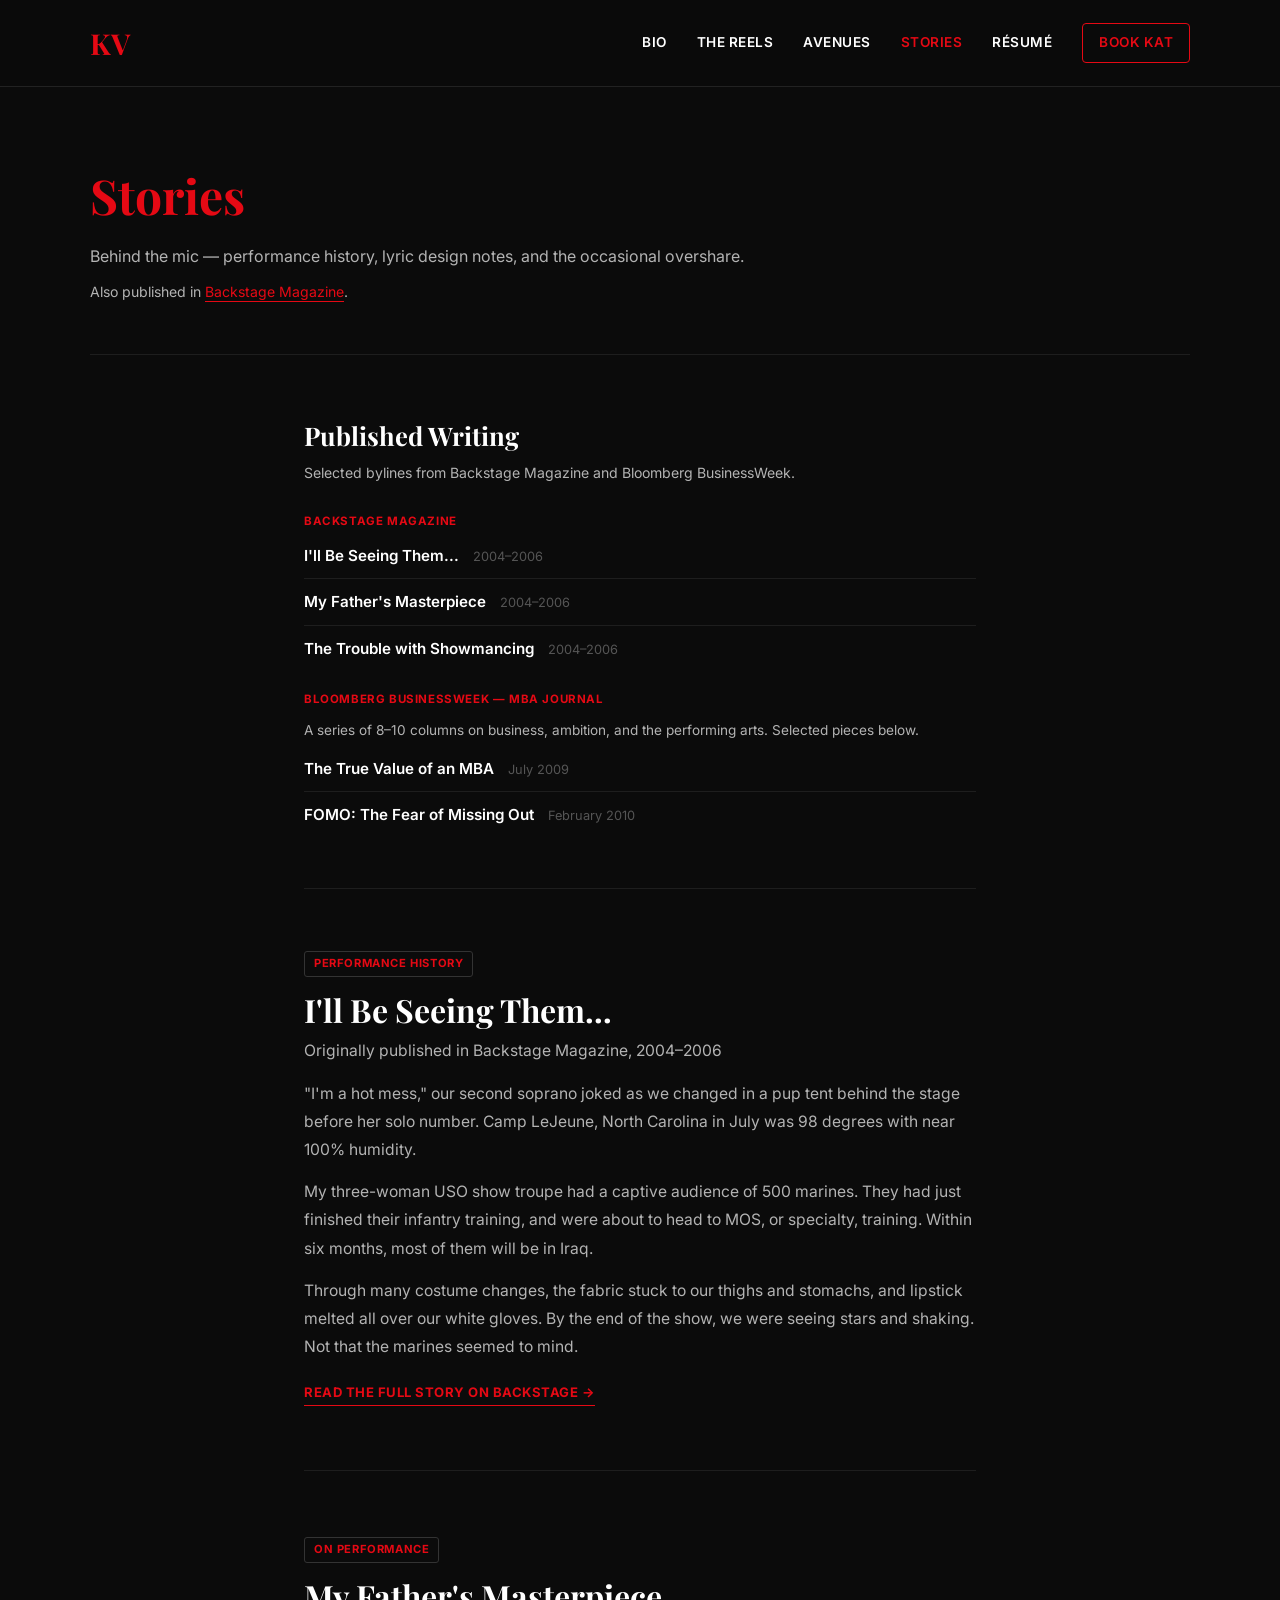
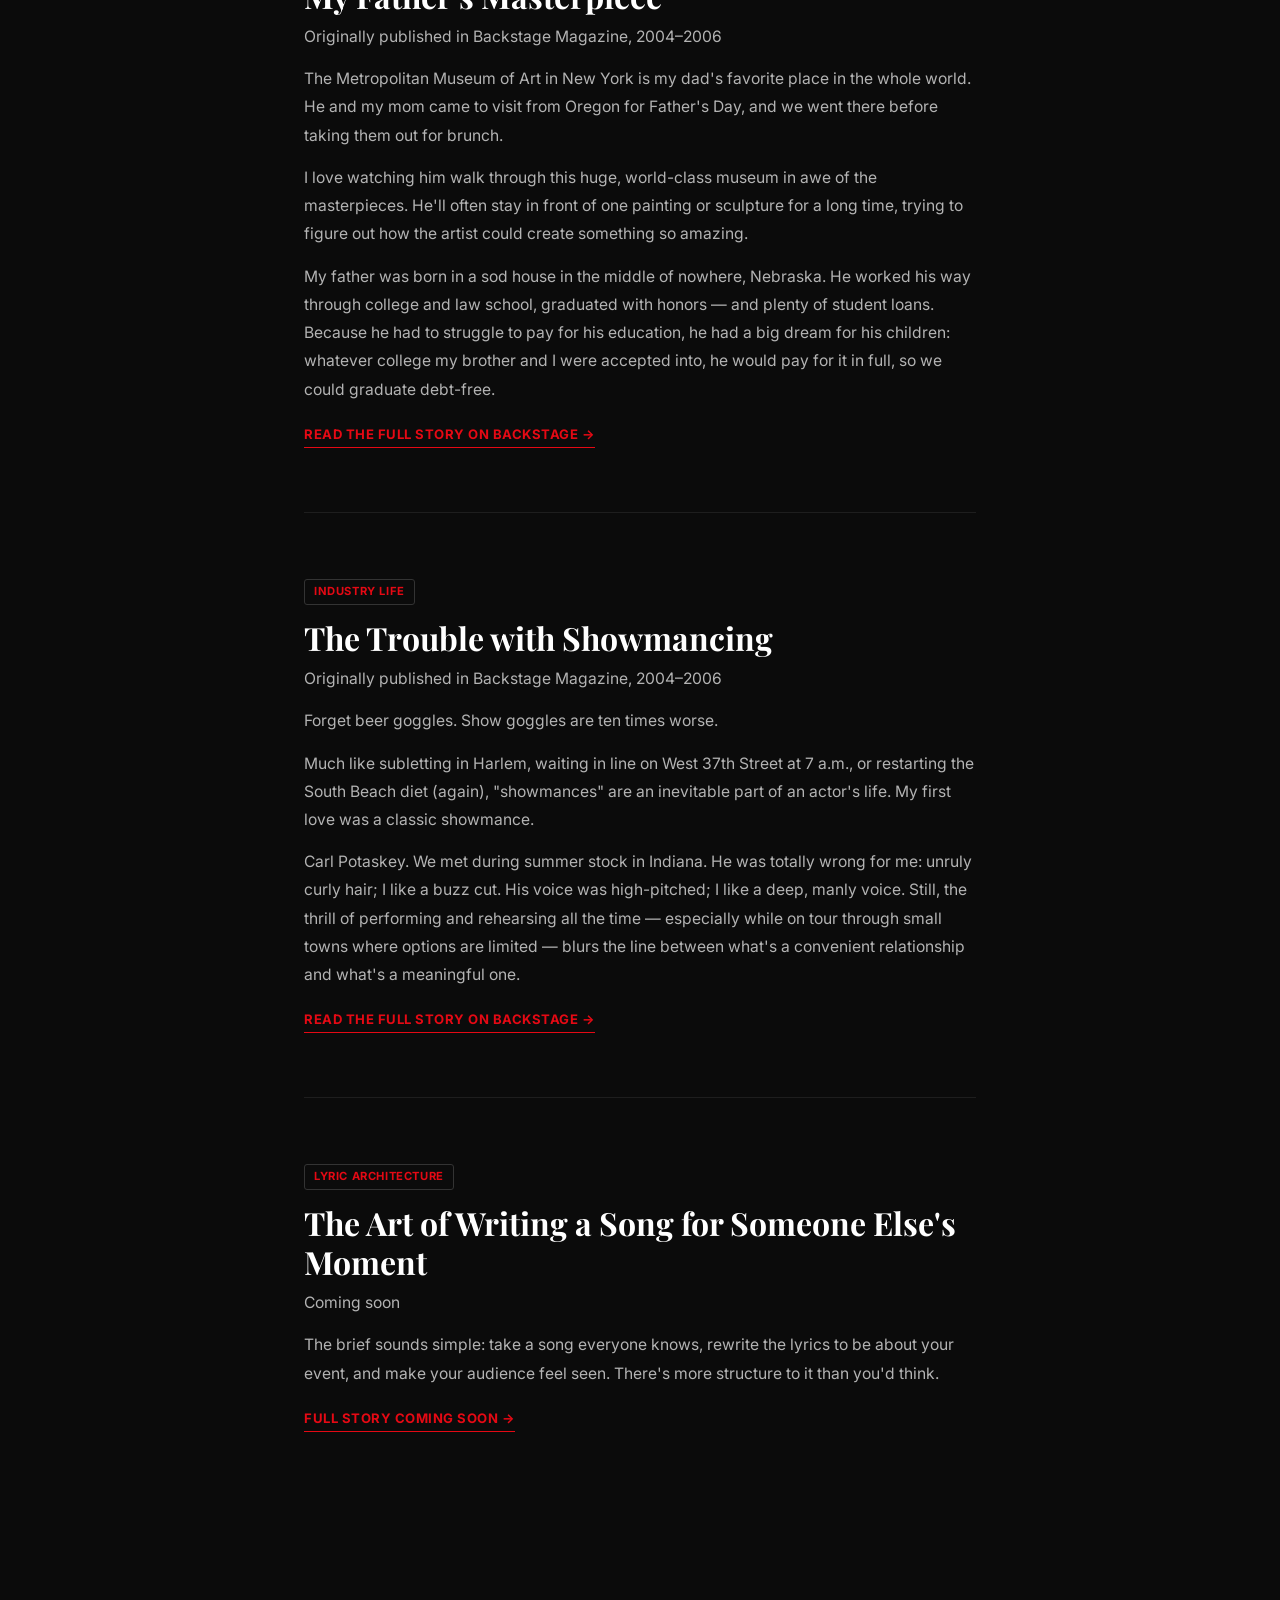
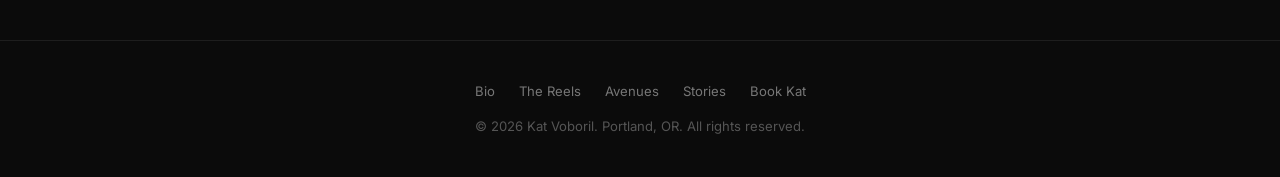
==== blog.html @ 5cba0e67 "Update branding and simplify booking form - "Book a Gig" → "Book Kat" throughout - Consolidate Custo" ====
<!DOCTYPE html>
<html lang="en">
<head>
    <meta charset="UTF-8">
    <meta name="viewport" content="width=device-width, initial-scale=1.0">
    <title>Stories | Kat Voboril</title>
    <meta name="description" content="Behind-the-scenes stories, lyric design notes, and performance history from Kat Voboril.">

    <link rel="preconnect" href="https://fonts.googleapis.com">
    <link rel="preconnect" href="https://fonts.gstatic.com" crossorigin>
    <link href="https://fonts.googleapis.com/css2?family=Inter:wght@300;400;600&family=Playfair+Display:ital,wght@0,700;1,400&display=swap" rel="stylesheet">
    <link rel="stylesheet" href="style.css">
</head>
<body>

<header>
    <div class="container nav-wrapper">
        <a href="index.html" class="logo">KV</a>
        <button class="nav-toggle" aria-label="Toggle navigation" onclick="this.nextElementSibling.classList.toggle('open')">☰</button>
        <nav>
            <a href="index.html#about">Bio</a>
            <a href="index.html#reels">The Reels</a>
            <a href="index.html#avenues">Avenues</a>
            <a href="blog.html" style="color:var(--red)">Stories</a>
            <a href="resume.pdf" target="_blank" rel="noopener">Résumé</a>
            <a href="index.html#booking" class="cta">Book Kat</a>
        </nav>
    </div>
</header>

<div class="container blog-header">
    <h1>Stories</h1>
    <p>Behind the mic — performance history, lyric design notes, and the occasional overshare.</p>
    <p style="margin-top:12px; font-size:0.88rem;">Also published in <a href="https://www.backstage.com/magazine/author/kat-voboril/" target="_blank" rel="noopener" style="color:var(--red); border-bottom:1px solid var(--red); padding-bottom:1px;">Backstage Magazine</a>.</p>
</div>

<div class="blog-stream">

    <!-- ── PUBLISHED WRITING ── -->
    <div style="margin-bottom:60px; padding-bottom:60px; border-bottom:1px solid #1e1e1e;">
        <h2 style="font-family:var(--font-serif); font-size:1.6rem; margin-bottom:6px;">Published Writing</h2>
        <p style="color:var(--gray); font-size:0.88rem; margin-bottom:28px;">Selected bylines from Backstage Magazine and Bloomberg BusinessWeek.</p>

        <p style="font-size:0.72rem; font-weight:700; text-transform:uppercase; letter-spacing:0.6px; color:var(--red); margin-bottom:12px;">Backstage Magazine</p>
        <ul style="list-style:none; margin-bottom:28px;">
            <li style="margin-bottom:10px; padding-bottom:10px; border-bottom:1px solid #1e1e1e;">
                <a href="https://www.backstage.com/magazine/article/seeing-29692/" target="_blank" rel="noopener" style="font-size:0.95rem; font-weight:600; color:var(--white);">I'll Be Seeing Them...</a>
                <span style="color:#555; font-size:0.8rem; margin-left:10px;">2004–2006</span>
            </li>
            <li style="margin-bottom:10px; padding-bottom:10px; border-bottom:1px solid #1e1e1e;">
                <a href="https://www.backstage.com/magazine/article/fathers-masterpiece-26814/" target="_blank" rel="noopener" style="font-size:0.95rem; font-weight:600; color:var(--white);">My Father's Masterpiece</a>
                <span style="color:#555; font-size:0.8rem; margin-left:10px;">2004–2006</span>
            </li>
            <li>
                <a href="https://www.backstage.com/magazine/article/trouble-showmancing-26538/" target="_blank" rel="noopener" style="font-size:0.95rem; font-weight:600; color:var(--white);">The Trouble with Showmancing</a>
                <span style="color:#555; font-size:0.8rem; margin-left:10px;">2004–2006</span>
            </li>
        </ul>

        <p style="font-size:0.72rem; font-weight:700; text-transform:uppercase; letter-spacing:0.6px; color:var(--red); margin-bottom:12px;">Bloomberg BusinessWeek — MBA Journal</p>
        <p style="color:var(--gray); font-size:0.85rem; margin-bottom:14px;">A series of 8–10 columns on business, ambition, and the performing arts. Selected pieces below.</p>
        <ul style="list-style:none;">
            <li style="margin-bottom:10px; padding-bottom:10px; border-bottom:1px solid #1e1e1e;">
                <a href="https://www.bloomberg.com/news/articles/2009-07-20/the-true-value-of-an-mba" target="_blank" rel="noopener" style="font-size:0.95rem; font-weight:600; color:var(--white);">The True Value of an MBA</a>
                <span style="color:#555; font-size:0.8rem; margin-left:10px;">July 2009</span>
            </li>
            <li>
                <a href="https://www.bloomberg.com/news/articles/2010-02-08/fomo-the-fear-of-missing-out" target="_blank" rel="noopener" style="font-size:0.95rem; font-weight:600; color:var(--white);">FOMO: The Fear of Missing Out</a>
                <span style="color:#555; font-size:0.8rem; margin-left:10px;">February 2010</span>
            </li>
        </ul>
    </div>



    <!-- To add a new post: copy one .blog-post block, paste above this one, update content -->

    <!-- ── POST: BACKSTAGE / USO ── -->
    <article class="blog-post">
        <span class="post-tag">Performance History</span>
        <h2>I'll Be Seeing Them...</h2>
        <p class="post-meta">Originally published in <a href="https://www.backstage.com/magazine/author/kat-voboril/" target="_blank" rel="noopener" style="color:var(--gray);">Backstage Magazine</a>, 2004&ndash;2006</p>
        <p>
            "I'm a hot mess," our second soprano joked as we changed in a pup tent behind the stage before her solo number. Camp LeJeune, North Carolina in July was 98 degrees with near 100% humidity.
        </p>
        <p>
            My three-woman USO show troupe had a captive audience of 500 marines. They had just finished their infantry training, and were about to head to MOS, or specialty, training. Within six months, most of them will be in Iraq.
        </p>
        <p>
            Through many costume changes, the fabric stuck to our thighs and stomachs, and lipstick melted all over our white gloves. By the end of the show, we were seeing stars and shaking. Not that the marines seemed to mind.
        </p>
        <a href="https://www.backstage.com/magazine/article/seeing-29692/" target="_blank" rel="noopener" class="read-more">Read the full story on Backstage →</a>
    </article>

    <!-- ── POST: MY FATHER'S MASTERPIECE ── -->
    <article class="blog-post">
        <span class="post-tag">On Performance</span>
        <h2>My Father's Masterpiece</h2>
        <p class="post-meta">Originally published in <a href="https://www.backstage.com/magazine/author/kat-voboril/" target="_blank" rel="noopener" style="color:var(--gray);">Backstage Magazine</a>, 2004&ndash;2006</p>
        <p>
            The Metropolitan Museum of Art in New York is my dad's favorite place in the whole world. He and my mom came to visit from Oregon for Father's Day, and we went there before taking them out for brunch.
        </p>
        <p>
            I love watching him walk through this huge, world-class museum in awe of the masterpieces. He'll often stay in front of one painting or sculpture for a long time, trying to figure out how the artist could create something so amazing.
        </p>
        <p>
            My father was born in a sod house in the middle of nowhere, Nebraska. He worked his way through college and law school, graduated with honors — and plenty of student loans. Because he had to struggle to pay for his education, he had a big dream for his children: whatever college my brother and I were accepted into, he would pay for it in full, so we could graduate debt-free.
        </p>
        <a href="https://www.backstage.com/magazine/article/fathers-masterpiece-26814/" target="_blank" rel="noopener" class="read-more">Read the full story on Backstage →</a>
    </article>

    <!-- ── POST: THE TROUBLE WITH SHOWMANCING ── -->
    <article class="blog-post">
        <span class="post-tag">Industry Life</span>
        <h2>The Trouble with Showmancing</h2>
        <p class="post-meta">Originally published in <a href="https://www.backstage.com/magazine/author/kat-voboril/" target="_blank" rel="noopener" style="color:var(--gray);">Backstage Magazine</a>, 2004&ndash;2006</p>
        <p>
            Forget beer goggles. Show goggles are ten times worse.
        </p>
        <p>
            Much like subletting in Harlem, waiting in line on West 37th Street at 7 a.m., or restarting the South Beach diet (again), "showmances" are an inevitable part of an actor's life. My first love was a classic showmance.
        </p>
        <p>
            Carl Potaskey. We met during summer stock in Indiana. He was totally wrong for me: unruly curly hair; I like a buzz cut. His voice was high-pitched; I like a deep, manly voice. Still, the thrill of performing and rehearsing all the time — especially while on tour through small towns where options are limited — blurs the line between what's a convenient relationship and what's a meaningful one.
        </p>
        <a href="https://www.backstage.com/magazine/article/trouble-showmancing-26538/" target="_blank" rel="noopener" class="read-more">Read the full story on Backstage →</a>
    </article>

    <!-- ── PLACEHOLDER POSTS — write when ready ── -->
    <article class="blog-post">
        <span class="post-tag">Lyric Architecture</span>
        <h2>The Art of Writing a Song for Someone Else's Moment</h2>
        <p class="post-meta">Coming soon</p>
        <p>
            The brief sounds simple: take a song everyone knows, rewrite the lyrics to be about your event, and make your audience feel seen. There's more structure to it than you'd think.
        </p>
        <a href="#" class="read-more">Full story coming soon →</a>
    </article>

</div>

<footer>
    <div class="container">
        <div class="footer-links">
            <a href="index.html#about">Bio</a>
            <a href="index.html#reels">The Reels</a>
            <a href="index.html#avenues">Avenues</a>
            <a href="blog.html">Stories</a>
            <a href="index.html#booking">Book Kat</a>
        </div>
        <p>© 2026 Kat Voboril. Portland, OR. All rights reserved.</p>
    </div>
</footer>

</body>
</html>
---- style.css ----
:root {
    --black: #0B0B0B;
    --surface: #161616;
    --red: #E50914;
    --gray: #B3B3B3;
    --white: #FFFFFF;
    --font-serif: 'Playfair Display', Georgia, serif;
    --font-sans: 'Inter', sans-serif;
}

* {
    box-sizing: border-box;
    margin: 0;
    padding: 0;
}

body {
    background-color: var(--black);
    color: var(--white);
    font-family: var(--font-sans);
    line-height: 1.6;
}

a {
    color: inherit;
    text-decoration: none;
}

img {
    max-width: 100%;
    display: block;
}

.container {
    max-width: 1100px;
    margin: 0 auto;
    padding: 0 24px;
}

/* ── NAV ── */
header {
    border-bottom: 1px solid #222;
    background: rgba(11, 11, 11, 0.95);
    backdrop-filter: blur(10px);
    position: sticky;
    top: 0;
    z-index: 100;
}

.nav-wrapper {
    display: flex;
    justify-content: space-between;
    align-items: center;
    padding: 20px 0;
}

.logo {
    font-family: var(--font-serif);
    font-size: 1.8rem;
    color: var(--red);
    font-weight: 700;
}

nav {
    display: flex;
    align-items: center;
    gap: 30px;
}

nav a {
    font-size: 0.85rem;
    font-weight: 600;
    text-transform: uppercase;
    letter-spacing: 0.5px;
    color: var(--white);
    transition: color 0.2s;
}

nav a:hover {
    color: var(--gray);
}

nav a.cta {
    border: 1px solid var(--red);
    padding: 8px 16px;
    border-radius: 4px;
    color: var(--red);
    transition: all 0.2s;
}

nav a.cta:hover {
    background: var(--red);
    color: var(--white);
}

.nav-toggle {
    display: none;
    background: none;
    border: none;
    color: var(--white);
    font-size: 1.5rem;
    cursor: pointer;
}

/* ── HERO ── */
.hero {
    padding: 90px 0 80px;
    display: grid;
    grid-template-columns: 1.2fr 0.8fr;
    gap: 60px;
    align-items: center;
}

.hero-headline {
    font-family: var(--font-serif);
    font-size: 4rem;
    line-height: 1.1;
    color: var(--red);
    margin-bottom: 8px;
}

.hero-subtitle {
    font-family: var(--font-serif);
    font-size: 1.6rem;
    font-weight: 400;
    font-style: italic;
    color: var(--white);
    margin-bottom: 20px;
}

.hero-badges {
    display: flex;
    flex-wrap: wrap;
    gap: 8px;
    margin-bottom: 24px;
}

.badge {
    border: 1px solid #444;
    padding: 5px 12px;
    border-radius: 20px;
    font-size: 0.72rem;
    font-weight: 600;
    text-transform: uppercase;
    letter-spacing: 0.5px;
    color: var(--gray);
}

.hero-p {
    color: var(--gray);
    font-size: 1.05rem;
    margin-bottom: 30px;
    max-width: 520px;
}

.hero-location {
    font-size: 0.85rem;
    color: var(--gray);
}

.hero-location span {
    margin-right: 6px;
}

.headshot-placeholder {
    background: linear-gradient(145deg, #1c1c1c, #232323);
    border: 1px solid #2a2a2a;
    border-radius: 8px;
    width: 100%;
    aspect-ratio: 4 / 5;
    display: flex;
    flex-direction: column;
    justify-content: center;
    align-items: center;
    color: #555;
    font-size: 0.85rem;
    gap: 10px;
    box-shadow: 0 20px 50px rgba(0,0,0,0.6);
}

.headshot-placeholder svg {
    opacity: 0.3;
}

/* ── SECTION HEADING ── */
.section-heading {
    font-family: var(--font-serif);
    font-size: 2.2rem;
    margin-bottom: 40px;
    padding-left: 16px;
    position: relative;
}

.section-heading::before {
    content: '';
    position: absolute;
    left: 0;
    top: 4px;
    bottom: 4px;
    width: 4px;
    background: var(--red);
    border-radius: 2px;
}

section {
    padding: 70px 0;
}

section + section {
    border-top: 1px solid #1e1e1e;
}

/* ── VIDEO GRID ── */
.video-grid {
    display: grid;
    grid-template-columns: 1fr 1fr;
    gap: 28px;
}

.video-card {
    background: var(--surface);
    border: 1px solid #222;
    border-radius: 8px;
    overflow: hidden;
}

.video-card iframe {
    width: 100%;
    aspect-ratio: 16 / 9;
    display: block;
    border: none;
}

.video-card-body {
    padding: 18px 20px;
}

.video-card h3 {
    font-size: 1.05rem;
    margin-bottom: 6px;
}

.video-card p {
    color: var(--gray);
    font-size: 0.88rem;
}

.watch-more {
    display: inline-block;
    margin-top: 10px;
    font-size: 0.78rem;
    font-weight: 600;
    text-transform: uppercase;
    letter-spacing: 0.4px;
    color: var(--red);
    border-bottom: 1px solid var(--red);
    padding-bottom: 1px;
    transition: opacity 0.2s;
}

.watch-more:hover {
    opacity: 0.7;
}

/* ── SPOTLIGHT RIBBON ── */
.spotlight-ribbon {
    background: linear-gradient(90deg, #1a0103 0%, var(--black) 100%);
    border-top: 1px solid var(--red);
    border-bottom: 1px solid var(--red);
    padding: 48px 0;
    text-align: center;
}

.ribbon-badge {
    display: inline-block;
    background: var(--red);
    font-size: 0.7rem;
    font-weight: 700;
    text-transform: uppercase;
    letter-spacing: 1px;
    padding: 4px 10px;
    border-radius: 3px;
    margin-bottom: 14px;
}

.spotlight-ribbon h3 {
    font-family: var(--font-serif);
    font-size: 1.9rem;
    margin-bottom: 10px;
}

.spotlight-ribbon p {
    color: var(--gray);
    max-width: 560px;
    margin: 0 auto;
    font-size: 0.95rem;
}

/* ── PILLARS ── */
.pillars {
    display: grid;
    grid-template-columns: repeat(3, 1fr);
    gap: 24px;
    margin-top: 8px;
}

.pillar-card {
    background: var(--surface);
    border: 1px solid #222;
    border-radius: 8px;
    padding: 32px 24px;
    text-align: center;
}

.pillar-icon {
    font-size: 2rem;
    margin-bottom: 14px;
    display: block;
}

.pillar-card h3 {
    font-family: var(--font-serif);
    font-size: 1.3rem;
    margin-bottom: 10px;
}

.pillar-card p {
    color: var(--gray);
    font-size: 0.9rem;
}

/* ── TESTIMONIALS ── */
.testimonials {
    display: grid;
    grid-template-columns: repeat(3, 1fr);
    gap: 24px;
}

.testimonial-card {
    background: var(--surface);
    border: 1px solid #222;
    border-radius: 8px;
    padding: 28px 24px;
}

.testimonial-score {
    color: var(--red);
    font-size: 1.4rem;
    font-weight: 700;
    font-family: var(--font-serif);
    margin-bottom: 12px;
}

.testimonial-quote {
    color: var(--gray);
    font-size: 0.9rem;
    line-height: 1.7;
    margin-bottom: 16px;
    font-style: italic;
}

.testimonial-attribution {
    font-size: 0.78rem;
    font-weight: 600;
    text-transform: uppercase;
    letter-spacing: 0.4px;
    color: #888;
}

/* ── CONTACT FORM ── */
.form-panel {
    max-width: 660px;
    margin: 0 auto;
    background: var(--surface);
    border: 1px solid #222;
    border-radius: 8px;
    padding: 44px;
}

.form-row {
    display: grid;
    grid-template-columns: 1fr 1fr;
    gap: 20px;
}

.form-field {
    margin-bottom: 20px;
}

.form-field label {
    display: block;
    font-size: 0.75rem;
    font-weight: 600;
    text-transform: uppercase;
    letter-spacing: 0.5px;
    margin-bottom: 8px;
    color: var(--gray);
}

.form-field input,
.form-field select,
.form-field textarea {
    width: 100%;
    padding: 12px 14px;
    background: var(--black);
    border: 1px solid #333;
    border-radius: 4px;
    color: var(--white);
    font-family: var(--font-sans);
    font-size: 0.95rem;
    transition: border-color 0.2s;
}

.form-field input:focus,
.form-field select:focus,
.form-field textarea:focus {
    outline: none;
    border-color: var(--red);
}

.form-field select option {
    background: #1a1a1a;
}

.form-field textarea {
    resize: vertical;
    min-height: 120px;
}

.submit-btn {
    background: var(--red);
    color: var(--white);
    border: none;
    padding: 14px 32px;
    font-weight: 700;
    font-family: var(--font-sans);
    border-radius: 4px;
    cursor: pointer;
    text-transform: uppercase;
    font-size: 0.85rem;
    letter-spacing: 0.5px;
    transition: opacity 0.2s;
}

.submit-btn:hover {
    opacity: 0.88;
}

/* ── FOOTER ── */
footer {
    border-top: 1px solid #1e1e1e;
    padding: 40px 0;
    text-align: center;
    color: #555;
    font-size: 0.82rem;
}

footer a {
    color: #777;
    transition: color 0.2s;
}

footer a:hover {
    color: var(--white);
}

footer .footer-links {
    display: flex;
    justify-content: center;
    gap: 24px;
    margin-bottom: 14px;
}

/* ── BLOG PAGE ── */
.blog-header {
    padding: 70px 0 50px;
    border-bottom: 1px solid #1e1e1e;
}

.blog-header h1 {
    font-family: var(--font-serif);
    font-size: 3rem;
    color: var(--red);
    margin-bottom: 10px;
}

.blog-header p {
    color: var(--gray);
    font-size: 1rem;
}

.blog-stream {
    max-width: 720px;
    margin: 0 auto;
    padding: 60px 24px 80px;
}

.blog-post {
    margin-bottom: 64px;
    padding-bottom: 64px;
    border-bottom: 1px solid #1e1e1e;
}

.blog-post:last-child {
    border-bottom: none;
}

.post-tag {
    display: inline-block;
    border: 1px solid #333;
    border-radius: 3px;
    padding: 3px 9px;
    font-size: 0.7rem;
    font-weight: 700;
    text-transform: uppercase;
    letter-spacing: 0.6px;
    color: var(--red);
    margin-bottom: 14px;
}

.blog-post h2 {
    font-family: var(--font-serif);
    font-size: 2rem;
    line-height: 1.2;
    margin-bottom: 8px;
}

.post-meta {
    font-size: 0.8rem;
    color: #666;
    margin-bottom: 20px;
}

.blog-post p {
    color: var(--gray);
    font-size: 0.98rem;
    line-height: 1.8;
    margin-bottom: 14px;
}

.read-more {
    display: inline-block;
    font-size: 0.82rem;
    font-weight: 700;
    text-transform: uppercase;
    letter-spacing: 0.5px;
    color: var(--red);
    border-bottom: 1px solid var(--red);
    padding-bottom: 2px;
    margin-top: 6px;
    transition: opacity 0.2s;
}

.read-more:hover {
    opacity: 0.7;
}

/* ── RESPONSIVE ── */
@media (max-width: 768px) {
    .nav-toggle {
        display: block;
    }

    nav {
        display: none;
        position: absolute;
        top: 100%;
        left: 0;
        right: 0;
        background: var(--black);
        border-bottom: 1px solid #222;
        flex-direction: column;
        align-items: flex-start;
        padding: 20px 24px;
        gap: 18px;
    }

    nav.open {
        display: flex;
    }

    .hero {
        grid-template-columns: 1fr;
        padding: 50px 0 40px;
        gap: 36px;
    }

    .hero-headline {
        font-size: 2.8rem;
    }

    .headshot-placeholder {
        max-width: 280px;
        margin: 0 auto;
    }

    .video-grid {
        grid-template-columns: 1fr;
    }

    .pillars {
        grid-template-columns: 1fr;
    }

    .testimonials {
        grid-template-columns: 1fr;
    }

    .form-row {
        grid-template-columns: 1fr;
    }

    .form-panel {
        padding: 28px 20px;
    }

    .section-heading {
        font-size: 1.8rem;
    }
}
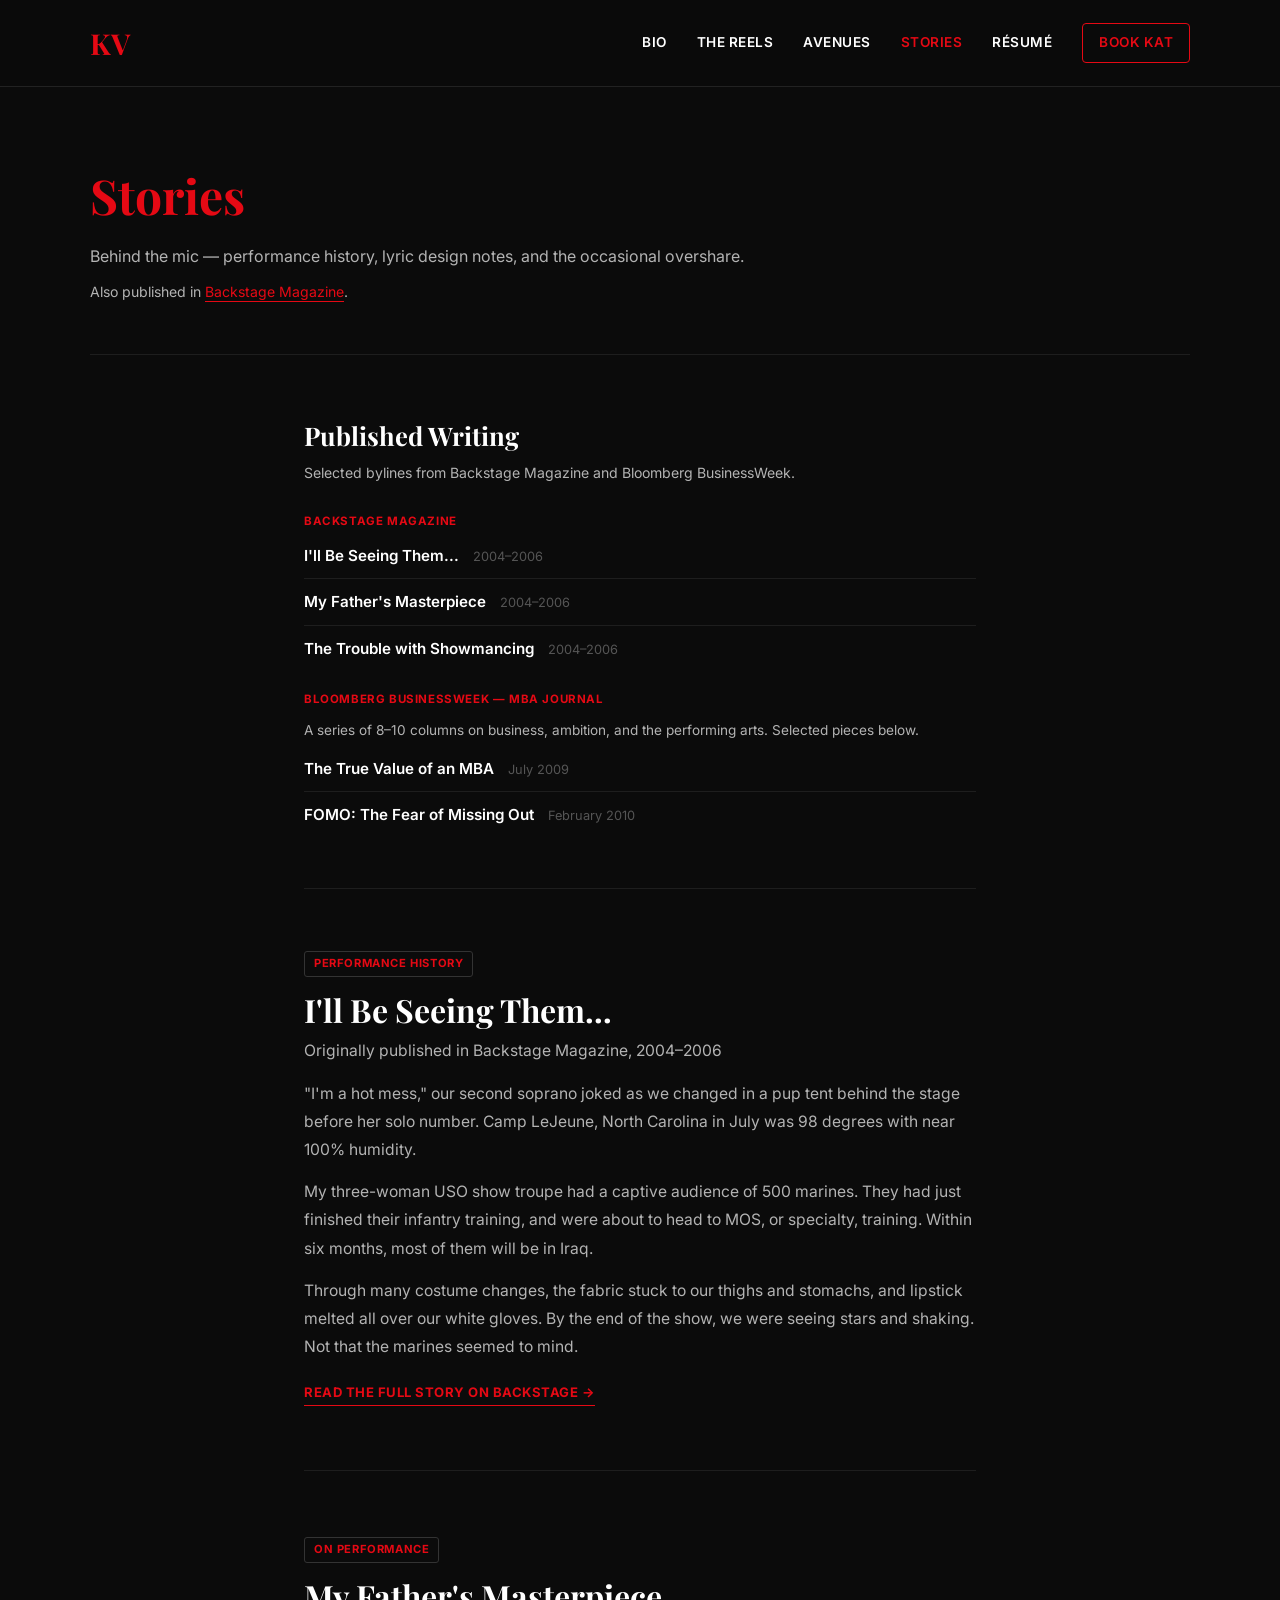
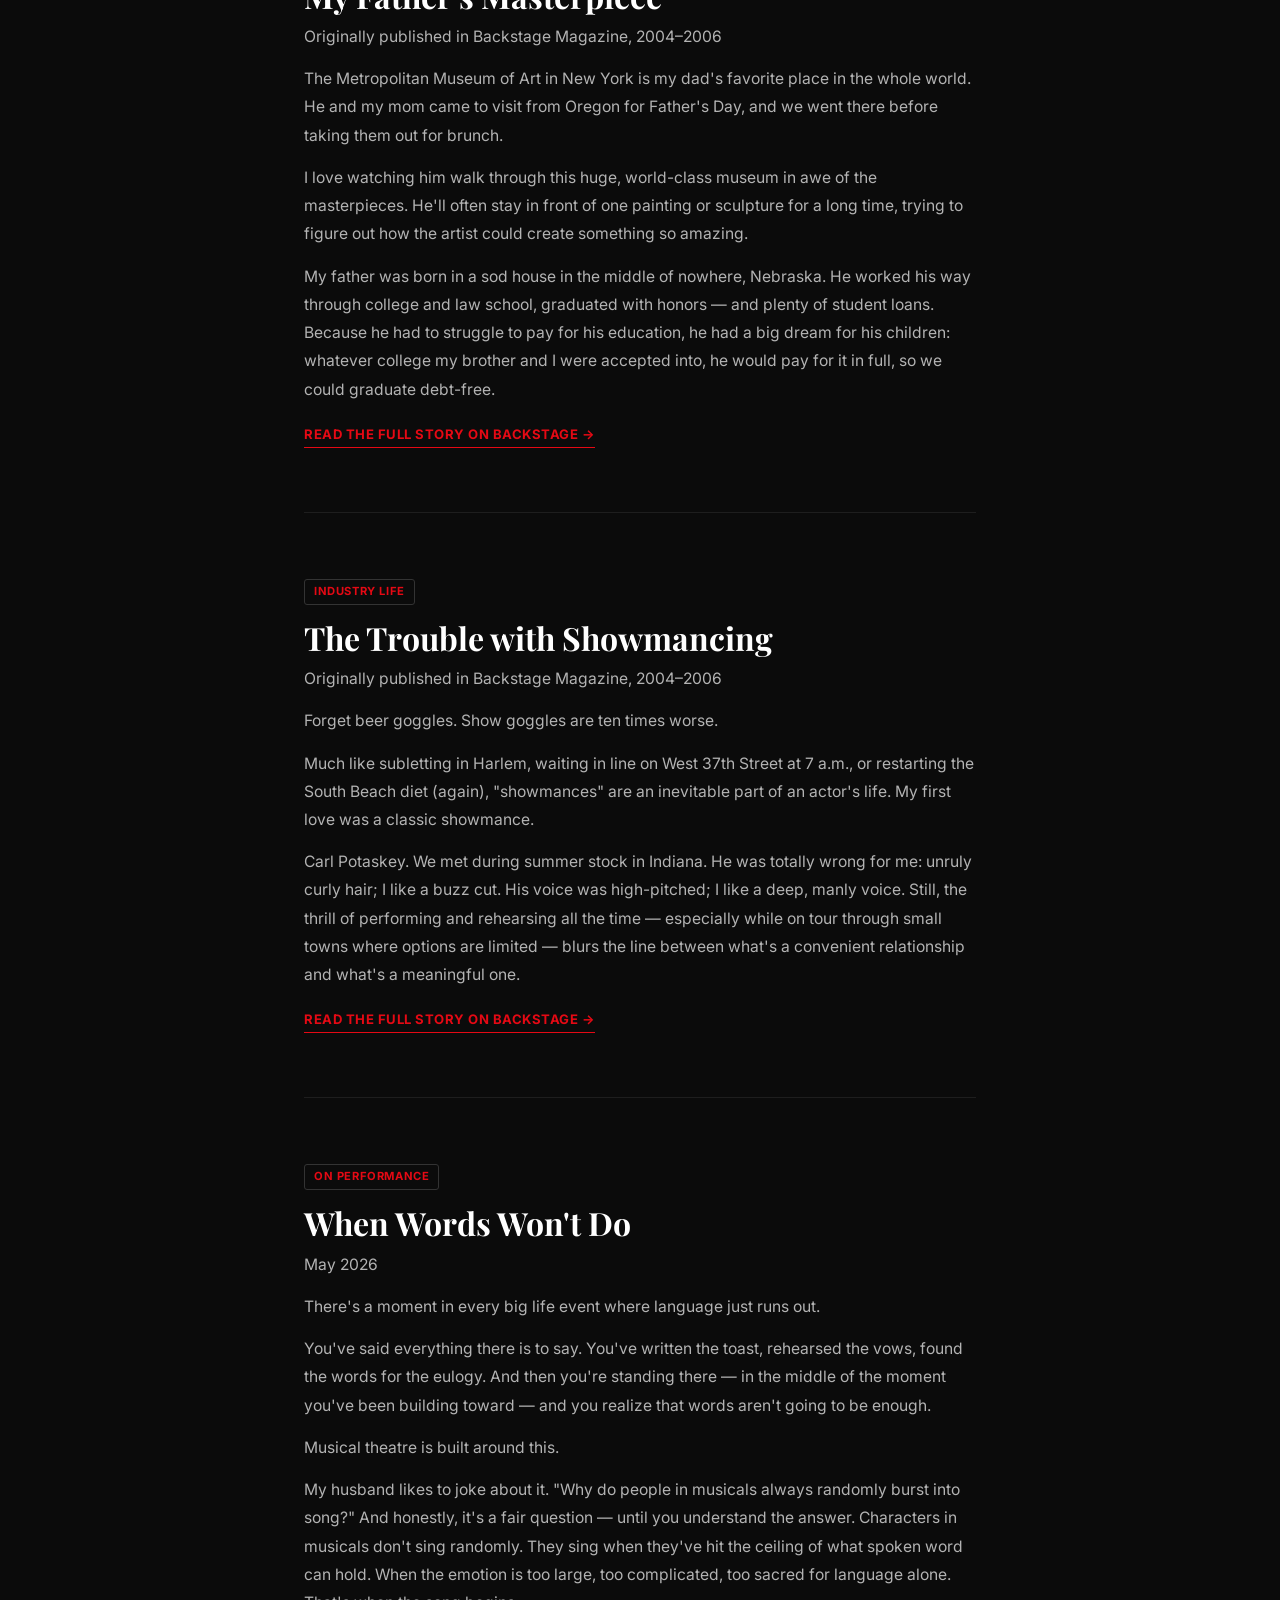
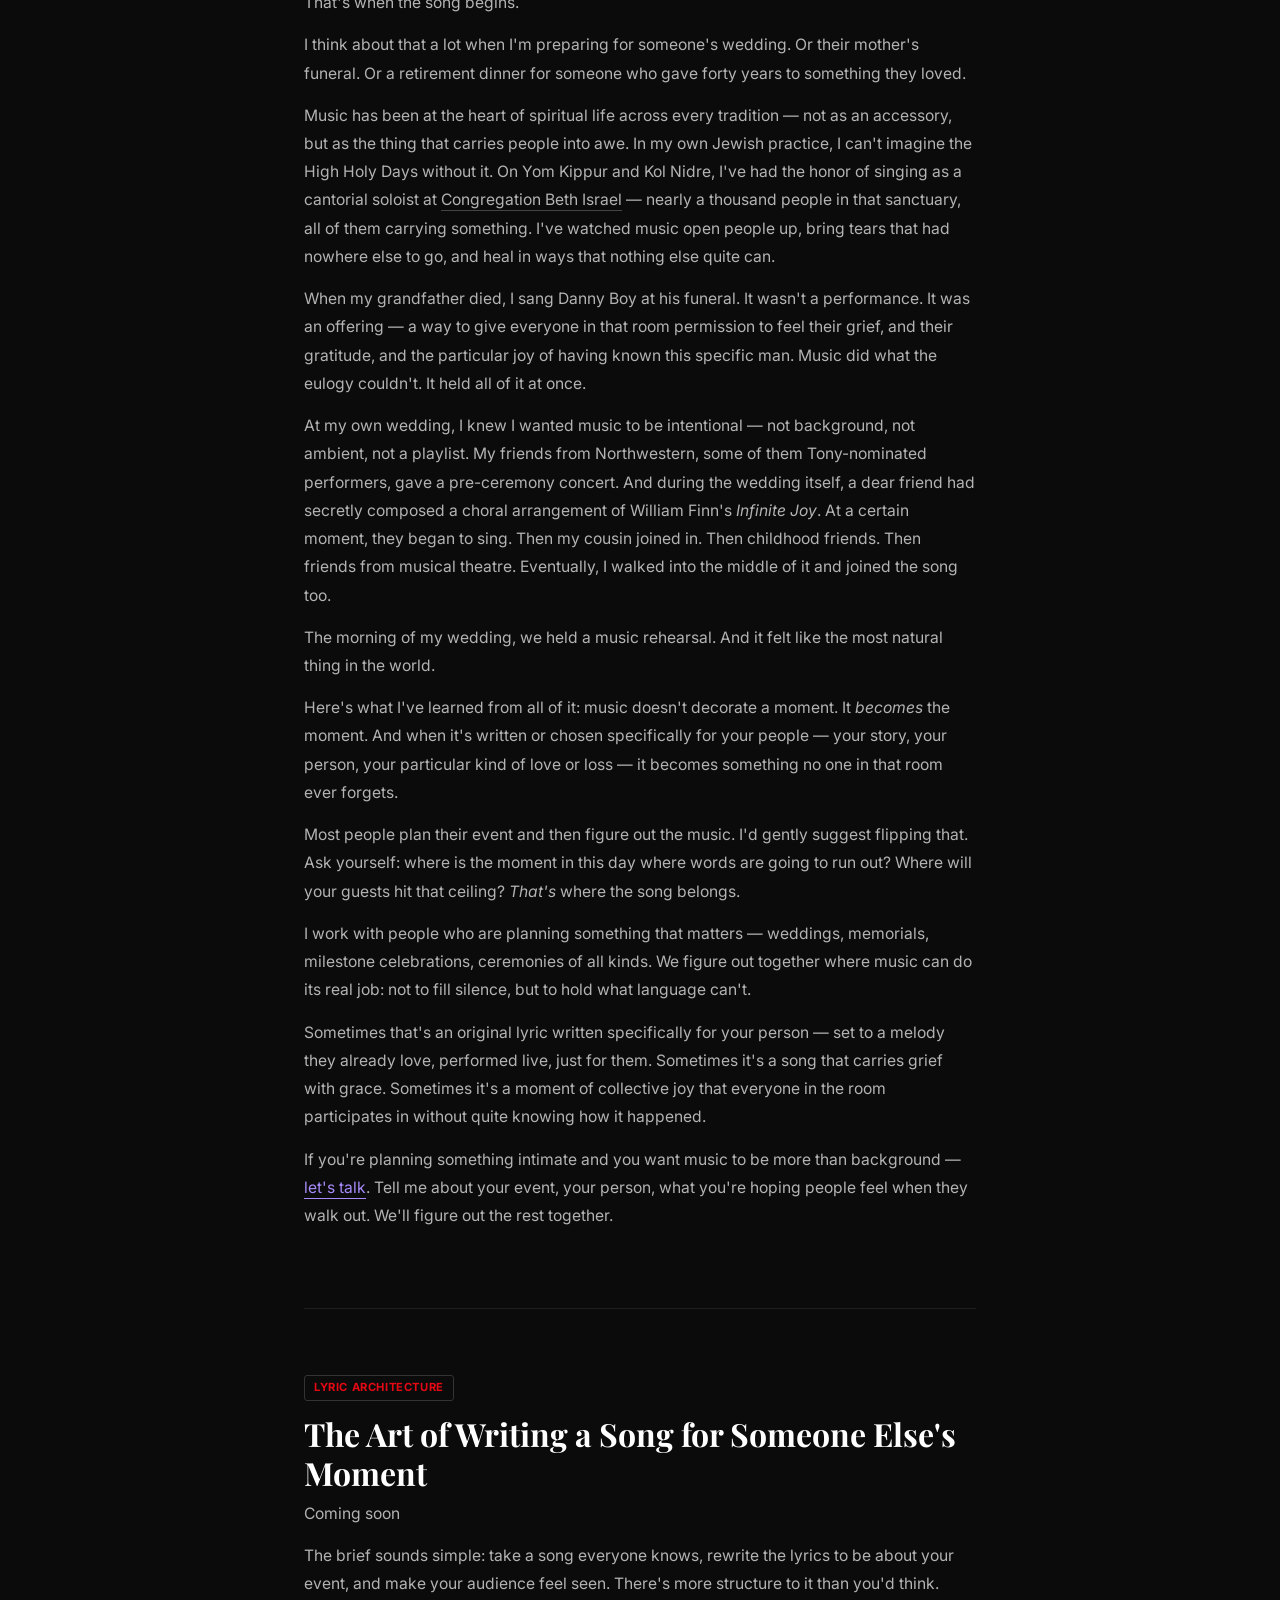
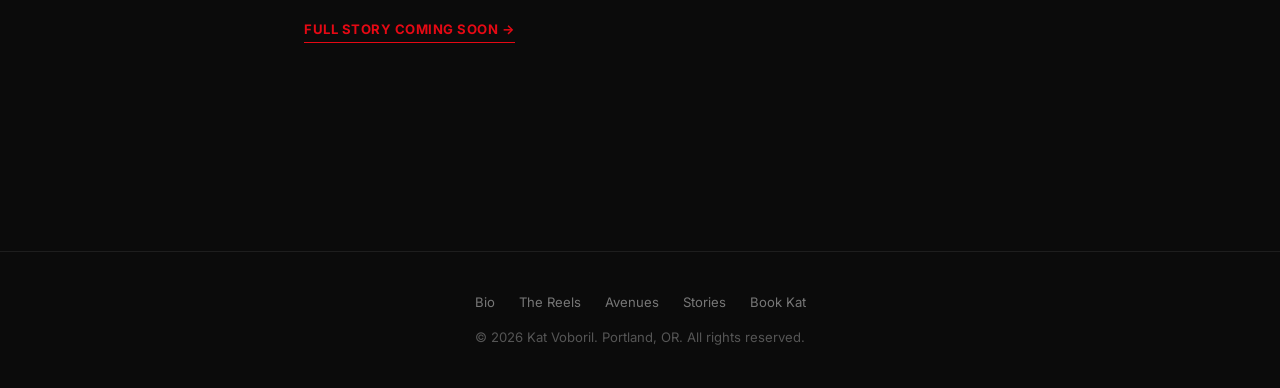
==== commit 8598a23f: "Visual polish, blog post, and booking UX improvements - Add Oregon State Solo Champion badge (purple" ====
--- a/blog.html
+++ b/blog.html
@@ -126,6 +126,55 @@
         <a href="https://www.backstage.com/magazine/article/trouble-showmancing-26538/" target="_blank" rel="noopener" class="read-more">Read the full story on Backstage →</a>
     </article>
 
+    <!-- ── POST: WHEN WORDS WON'T DO ── -->
+    <article class="blog-post">
+        <span class="post-tag">On Performance</span>
+        <h2>When Words Won't Do</h2>
+        <p class="post-meta">May 2026</p>
+        <p>
+            There's a moment in every big life event where language just runs out.
+        </p>
+        <p>
+            You've said everything there is to say. You've written the toast, rehearsed the vows, found the words for the eulogy. And then you're standing there — in the middle of the moment you've been building toward — and you realize that words aren't going to be enough.
+        </p>
+        <p>
+            Musical theatre is built around this.
+        </p>
+        <p>
+            My husband likes to joke about it. "Why do people in musicals always randomly burst into song?" And honestly, it's a fair question — until you understand the answer. Characters in musicals don't sing randomly. They sing when they've hit the ceiling of what spoken word can hold. When the emotion is too large, too complicated, too sacred for language alone. That's when the song begins.
+        </p>
+        <p>
+            I think about that a lot when I'm preparing for someone's wedding. Or their mother's funeral. Or a retirement dinner for someone who gave forty years to something they loved.
+        </p>
+        <p>
+            Music has been at the heart of spiritual life across every tradition — not as an accessory, but as the thing that carries people into awe. In my own Jewish practice, I can't imagine the High Holy Days without it. On Yom Kippur and Kol Nidre, I've had the honor of singing as a cantorial soloist at <a href="https://www.bethisrael-pdx.org/" target="_blank" rel="noopener" style="color:var(--gray); border-bottom:1px solid #444; padding-bottom:1px;">Congregation Beth Israel</a> — nearly a thousand people in that sanctuary, all of them carrying something. I've watched music open people up, bring tears that had nowhere else to go, and heal in ways that nothing else quite can.
+        </p>
+        <p>
+            When my grandfather died, I sang Danny Boy at his funeral. It wasn't a performance. It was an offering — a way to give everyone in that room permission to feel their grief, and their gratitude, and the particular joy of having known this specific man. Music did what the eulogy couldn't. It held all of it at once.
+        </p>
+        <p>
+            At my own wedding, I knew I wanted music to be intentional — not background, not ambient, not a playlist. My friends from Northwestern, some of them Tony-nominated performers, gave a pre-ceremony concert. And during the wedding itself, a dear friend had secretly composed a choral arrangement of William Finn's <em>Infinite Joy</em>. At a certain moment, they began to sing. Then my cousin joined in. Then childhood friends. Then friends from musical theatre. Eventually, I walked into the middle of it and joined the song too.
+        </p>
+        <p>
+            The morning of my wedding, we held a music rehearsal. And it felt like the most natural thing in the world.
+        </p>
+        <p>
+            Here's what I've learned from all of it: music doesn't decorate a moment. It <em>becomes</em> the moment. And when it's written or chosen specifically for your people — your story, your person, your particular kind of love or loss — it becomes something no one in that room ever forgets.
+        </p>
+        <p>
+            Most people plan their event and then figure out the music. I'd gently suggest flipping that. Ask yourself: where is the moment in this day where words are going to run out? Where will your guests hit that ceiling? <em>That's</em> where the song belongs.
+        </p>
+        <p>
+            I work with people who are planning something that matters — weddings, memorials, milestone celebrations, ceremonies of all kinds. We figure out together where music can do its real job: not to fill silence, but to hold what language can't.
+        </p>
+        <p>
+            Sometimes that's an original lyric written specifically for your person — set to a melody they already love, performed live, just for them. Sometimes it's a song that carries grief with grace. Sometimes it's a moment of collective joy that everyone in the room participates in without quite knowing how it happened.
+        </p>
+        <p>
+            If you're planning something intimate and you want music to be more than background — <a href="index.html#booking" style="color:var(--purple); border-bottom:1px solid var(--purple); padding-bottom:1px;">let's talk</a>. Tell me about your event, your person, what you're hoping people feel when they walk out. We'll figure out the rest together.
+        </p>
+    </article>
+
     <!-- ── PLACEHOLDER POSTS — write when ready ── -->
     <article class="blog-post">
         <span class="post-tag">Lyric Architecture</span>
--- a/style.css
+++ b/style.css
@@ -6,6 +6,7 @@
     --white: #FFFFFF;
     --font-serif: 'Playfair Display', Georgia, serif;
     --font-sans: 'Inter', sans-serif;
+    --purple: #A78BFA;
 }
 
 * {
@@ -144,6 +145,11 @@
     text-transform: uppercase;
     letter-spacing: 0.5px;
     color: var(--gray);
+}
+
+.badge-purple {
+    border-color: var(--purple);
+    color: var(--purple);
 }
 
 .hero-p {
@@ -313,9 +319,9 @@
 }
 
 .pillar-icon {
-    font-size: 2rem;
-    margin-bottom: 14px;
-    display: block;
+    display: flex;
+    justify-content: center;
+    margin-bottom: 16px;
 }
 
 .pillar-card h3 {
@@ -415,7 +421,7 @@
 .form-field select:focus,
 .form-field textarea:focus {
     outline: none;
-    border-color: var(--red);
+    border-color: var(--purple);
 }
 
 .form-field select option {
@@ -428,7 +434,7 @@
 }
 
 .submit-btn {
-    background: var(--red);
+    background: var(--purple);
     color: var(--white);
     border: none;
     padding: 14px 32px;
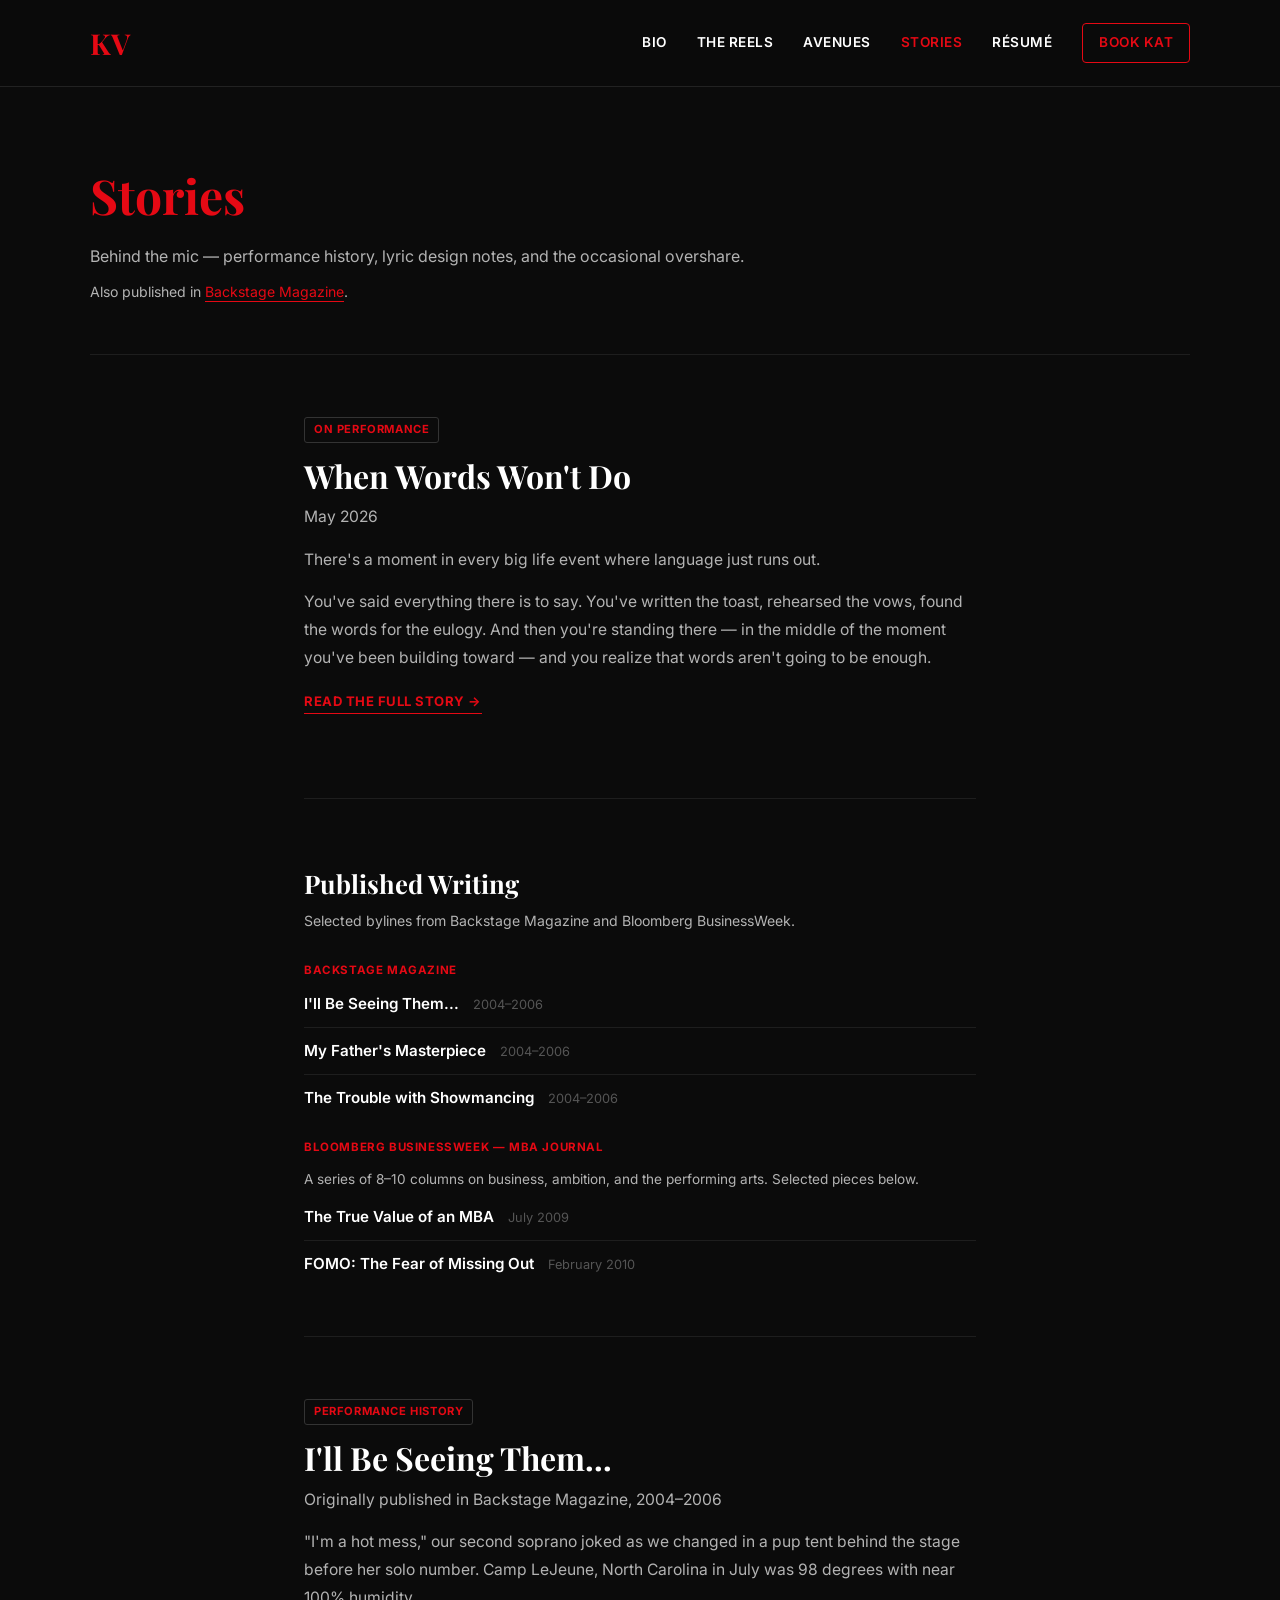
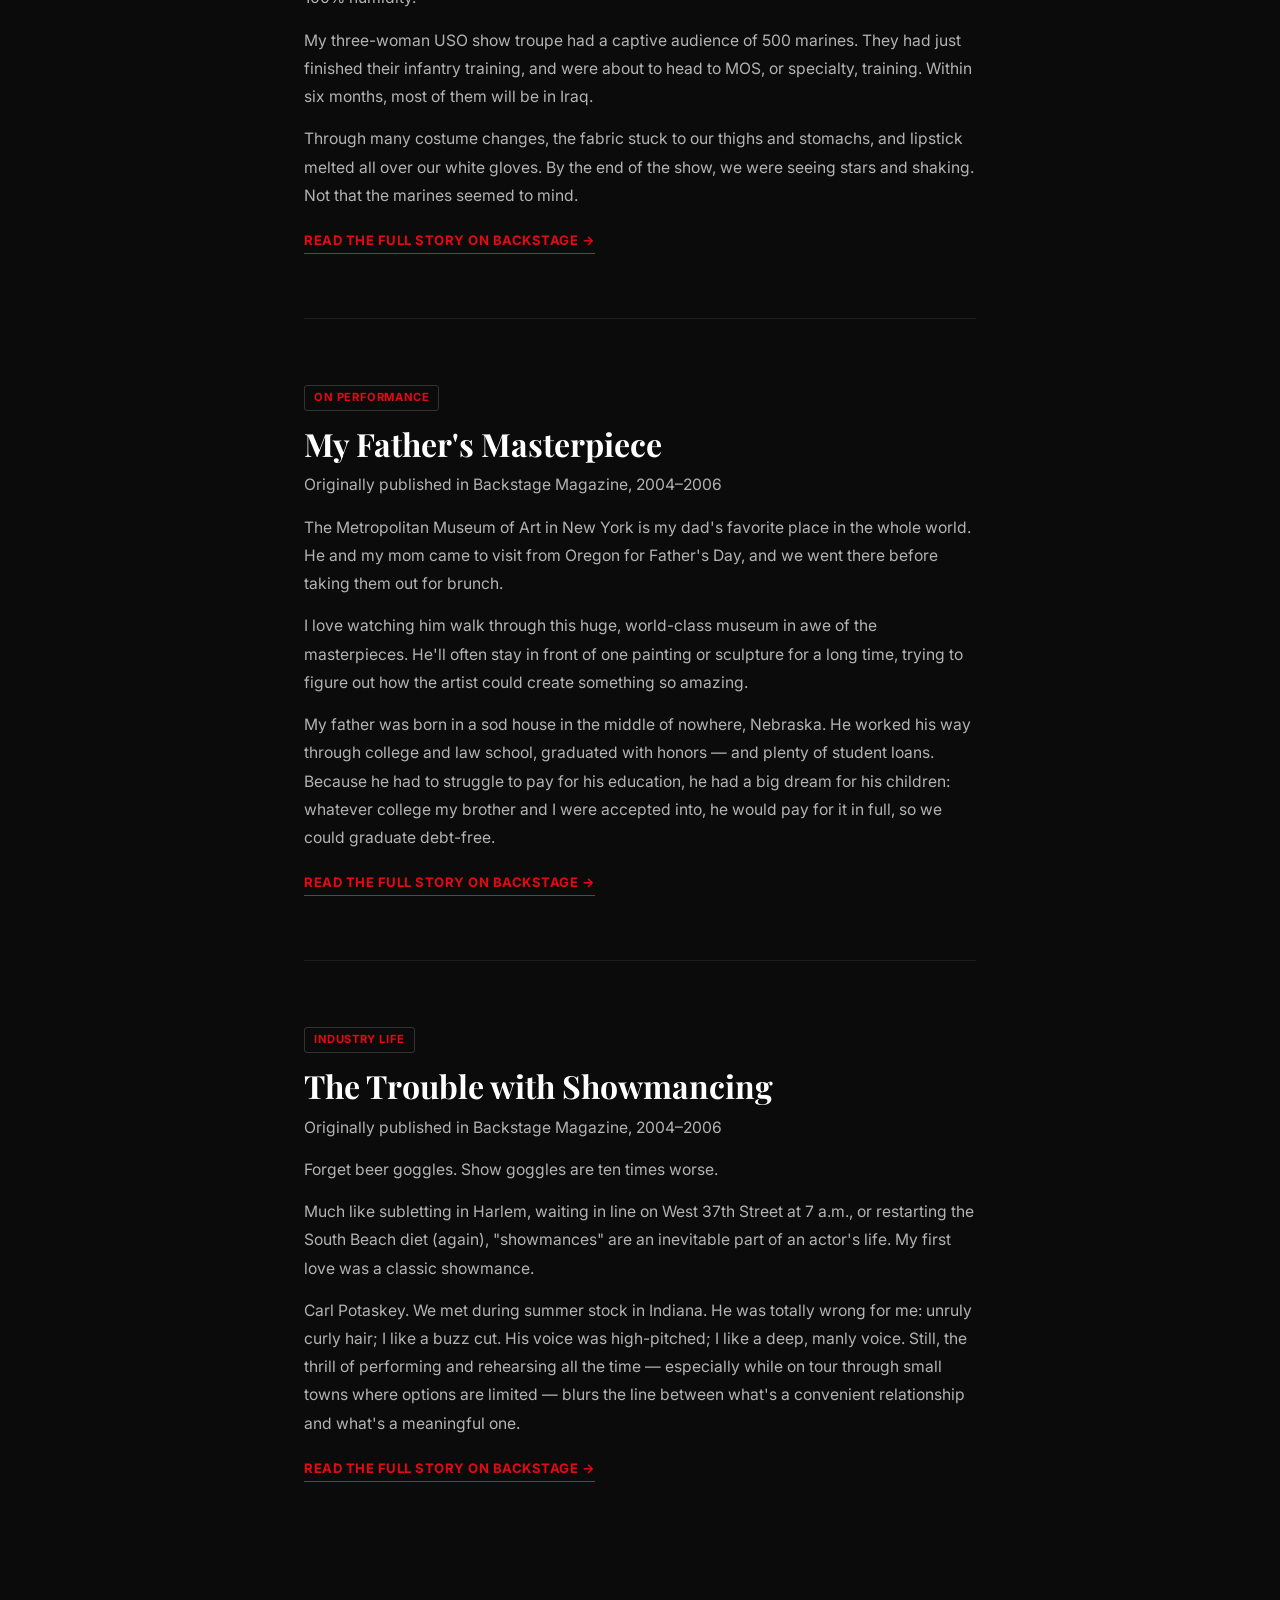
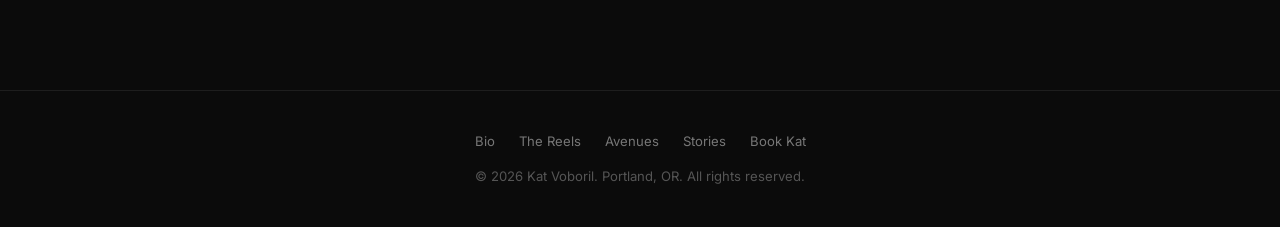
==== commit 6a8f52fe: "Final pre-launch polish - All hero badges red - Blog: "When Words Won't Do" at top with accordion ex" ====
--- a/blog.html
+++ b/blog.html
@@ -35,6 +35,58 @@
 </div>
 
 <div class="blog-stream">
+
+    <!-- ── POST: WHEN WORDS WON'T DO ── -->
+    <article class="blog-post">
+        <span class="post-tag">On Performance</span>
+        <h2>When Words Won't Do</h2>
+        <p class="post-meta">May 2026</p>
+        <p>
+            There's a moment in every big life event where language just runs out.
+        </p>
+        <p>
+            You've said everything there is to say. You've written the toast, rehearsed the vows, found the words for the eulogy. And then you're standing there — in the middle of the moment you've been building toward — and you realize that words aren't going to be enough.
+        </p>
+        <details class="post-expander">
+            <summary>Read the full story</summary>
+            <p>
+                Musical theatre is built around this.
+            </p>
+            <p>
+                My husband likes to joke about it. "Why do people in musicals always randomly burst into song?" And honestly, it's a fair question — until you understand the answer. Characters in musicals don't sing randomly. They sing when they've hit the ceiling of what spoken word can hold. When the emotion is too large, too complicated, too sacred for language alone. That's when the song begins.
+            </p>
+            <p>
+                I think about that a lot when I'm preparing for someone's wedding. Or their mother's funeral. Or a retirement dinner for someone who gave forty years to something they loved.
+            </p>
+            <p>
+                Music has been at the heart of spiritual life across every tradition — not as an accessory, but as the thing that carries people into awe. In my own Jewish practice, I can't imagine the High Holy Days without it. On Yom Kippur and Kol Nidre, I've had the honor of singing as a cantorial soloist at <a href="https://www.bethisrael-pdx.org/" target="_blank" rel="noopener" style="color:var(--gray); border-bottom:1px solid #444; padding-bottom:1px;">Congregation Beth Israel</a> — nearly a thousand people in that sanctuary, all of them carrying something. I've watched music open people up, bring tears that had nowhere else to go, and heal in ways that nothing else quite can.
+            </p>
+            <p>
+                When my grandfather died, I sang Danny Boy at his funeral. It wasn't a performance. It was an offering — a way to give everyone in that room permission to feel their grief, and their gratitude, and the particular joy of having known this specific man. Music did what the eulogy couldn't. It held all of it at once.
+            </p>
+            <p>
+                At my own wedding, I knew I wanted music to be intentional — not background, not ambient, not a playlist. My friends from Northwestern, some of them Tony-nominated performers, gave a pre-ceremony concert. And during the wedding itself, a dear friend had secretly composed a choral arrangement of William Finn's <em>Infinite Joy</em>. At a certain moment, they began to sing. Then my cousin joined in. Then childhood friends. Then friends from musical theatre. Eventually, I walked into the middle of it and joined the song too.
+            </p>
+            <p>
+                The morning of my wedding, we held a music rehearsal. And it felt like the most natural thing in the world.
+            </p>
+            <p>
+                Here's what I've learned from all of it: music doesn't decorate a moment. It <em>becomes</em> the moment. And when it's written or chosen specifically for your people — your story, your person, your particular kind of love or loss — it becomes something no one in that room ever forgets.
+            </p>
+            <p>
+                Most people plan their event and then figure out the music. I'd gently suggest flipping that. Ask yourself: where is the moment in this day where words are going to run out? Where will your guests hit that ceiling? <em>That's</em> where the song belongs.
+            </p>
+            <p>
+                I work with people who are planning something that matters — weddings, memorials, milestone celebrations, ceremonies of all kinds. We figure out together where music can do its real job: not to fill silence, but to hold what language can't.
+            </p>
+            <p>
+                Sometimes that's an original lyric written specifically for your person — set to a melody they already love, performed live, just for them. Sometimes it's a song that carries grief with grace. Sometimes it's a moment of collective joy that everyone in the room participates in without quite knowing how it happened.
+            </p>
+            <p>
+                If you're planning something intimate and you want music to be more than background — <a href="index.html#booking" style="color:var(--purple); border-bottom:1px solid var(--purple); padding-bottom:1px;">let's talk</a>. Tell me about your event, your person, what you're hoping people feel when they walk out. We'll figure out the rest together.
+            </p>
+        </details>
+    </article>
 
     <!-- ── PUBLISHED WRITING ── -->
     <div style="margin-bottom:60px; padding-bottom:60px; border-bottom:1px solid #1e1e1e;">
@@ -126,65 +178,6 @@
         <a href="https://www.backstage.com/magazine/article/trouble-showmancing-26538/" target="_blank" rel="noopener" class="read-more">Read the full story on Backstage →</a>
     </article>
 
-    <!-- ── POST: WHEN WORDS WON'T DO ── -->
-    <article class="blog-post">
-        <span class="post-tag">On Performance</span>
-        <h2>When Words Won't Do</h2>
-        <p class="post-meta">May 2026</p>
-        <p>
-            There's a moment in every big life event where language just runs out.
-        </p>
-        <p>
-            You've said everything there is to say. You've written the toast, rehearsed the vows, found the words for the eulogy. And then you're standing there — in the middle of the moment you've been building toward — and you realize that words aren't going to be enough.
-        </p>
-        <p>
-            Musical theatre is built around this.
-        </p>
-        <p>
-            My husband likes to joke about it. "Why do people in musicals always randomly burst into song?" And honestly, it's a fair question — until you understand the answer. Characters in musicals don't sing randomly. They sing when they've hit the ceiling of what spoken word can hold. When the emotion is too large, too complicated, too sacred for language alone. That's when the song begins.
-        </p>
-        <p>
-            I think about that a lot when I'm preparing for someone's wedding. Or their mother's funeral. Or a retirement dinner for someone who gave forty years to something they loved.
-        </p>
-        <p>
-            Music has been at the heart of spiritual life across every tradition — not as an accessory, but as the thing that carries people into awe. In my own Jewish practice, I can't imagine the High Holy Days without it. On Yom Kippur and Kol Nidre, I've had the honor of singing as a cantorial soloist at <a href="https://www.bethisrael-pdx.org/" target="_blank" rel="noopener" style="color:var(--gray); border-bottom:1px solid #444; padding-bottom:1px;">Congregation Beth Israel</a> — nearly a thousand people in that sanctuary, all of them carrying something. I've watched music open people up, bring tears that had nowhere else to go, and heal in ways that nothing else quite can.
-        </p>
-        <p>
-            When my grandfather died, I sang Danny Boy at his funeral. It wasn't a performance. It was an offering — a way to give everyone in that room permission to feel their grief, and their gratitude, and the particular joy of having known this specific man. Music did what the eulogy couldn't. It held all of it at once.
-        </p>
-        <p>
-            At my own wedding, I knew I wanted music to be intentional — not background, not ambient, not a playlist. My friends from Northwestern, some of them Tony-nominated performers, gave a pre-ceremony concert. And during the wedding itself, a dear friend had secretly composed a choral arrangement of William Finn's <em>Infinite Joy</em>. At a certain moment, they began to sing. Then my cousin joined in. Then childhood friends. Then friends from musical theatre. Eventually, I walked into the middle of it and joined the song too.
-        </p>
-        <p>
-            The morning of my wedding, we held a music rehearsal. And it felt like the most natural thing in the world.
-        </p>
-        <p>
-            Here's what I've learned from all of it: music doesn't decorate a moment. It <em>becomes</em> the moment. And when it's written or chosen specifically for your people — your story, your person, your particular kind of love or loss — it becomes something no one in that room ever forgets.
-        </p>
-        <p>
-            Most people plan their event and then figure out the music. I'd gently suggest flipping that. Ask yourself: where is the moment in this day where words are going to run out? Where will your guests hit that ceiling? <em>That's</em> where the song belongs.
-        </p>
-        <p>
-            I work with people who are planning something that matters — weddings, memorials, milestone celebrations, ceremonies of all kinds. We figure out together where music can do its real job: not to fill silence, but to hold what language can't.
-        </p>
-        <p>
-            Sometimes that's an original lyric written specifically for your person — set to a melody they already love, performed live, just for them. Sometimes it's a song that carries grief with grace. Sometimes it's a moment of collective joy that everyone in the room participates in without quite knowing how it happened.
-        </p>
-        <p>
-            If you're planning something intimate and you want music to be more than background — <a href="index.html#booking" style="color:var(--purple); border-bottom:1px solid var(--purple); padding-bottom:1px;">let's talk</a>. Tell me about your event, your person, what you're hoping people feel when they walk out. We'll figure out the rest together.
-        </p>
-    </article>
-
-    <!-- ── PLACEHOLDER POSTS — write when ready ── -->
-    <article class="blog-post">
-        <span class="post-tag">Lyric Architecture</span>
-        <h2>The Art of Writing a Song for Someone Else's Moment</h2>
-        <p class="post-meta">Coming soon</p>
-        <p>
-            The brief sounds simple: take a song everyone knows, rewrite the lyrics to be about your event, and make your audience feel seen. There's more structure to it than you'd think.
-        </p>
-        <a href="#" class="read-more">Full story coming soon →</a>
-    </article>
 
 </div>
 
--- a/style.css
+++ b/style.css
@@ -137,19 +137,14 @@
 }
 
 .badge {
-    border: 1px solid #444;
+    border: 1px solid var(--red);
     padding: 5px 12px;
     border-radius: 20px;
     font-size: 0.72rem;
     font-weight: 600;
     text-transform: uppercase;
     letter-spacing: 0.5px;
-    color: var(--gray);
-}
-
-.badge-purple {
-    border-color: var(--purple);
-    color: var(--purple);
+    color: var(--red);
 }
 
 .hero-p {
@@ -561,6 +556,44 @@
     opacity: 0.7;
 }
 
+/* ── POST EXPANDER ── */
+.post-expander {
+    margin-top: 16px;
+}
+
+.post-expander summary {
+    display: inline-block;
+    cursor: pointer;
+    font-size: 0.82rem;
+    font-weight: 700;
+    text-transform: uppercase;
+    letter-spacing: 0.5px;
+    color: var(--red);
+    border-bottom: 1px solid var(--red);
+    padding-bottom: 1px;
+    list-style: none;
+    margin-bottom: 20px;
+}
+
+.post-expander summary::-webkit-details-marker {
+    display: none;
+}
+
+.post-expander summary::after {
+    content: ' →';
+}
+
+.post-expander[open] summary::after {
+    content: ' ↑';
+}
+
+.post-expander p {
+    color: var(--gray);
+    font-size: 0.98rem;
+    line-height: 1.8;
+    margin-bottom: 14px;
+}
+
 /* ── RESPONSIVE ── */
 @media (max-width: 768px) {
     .nav-toggle {
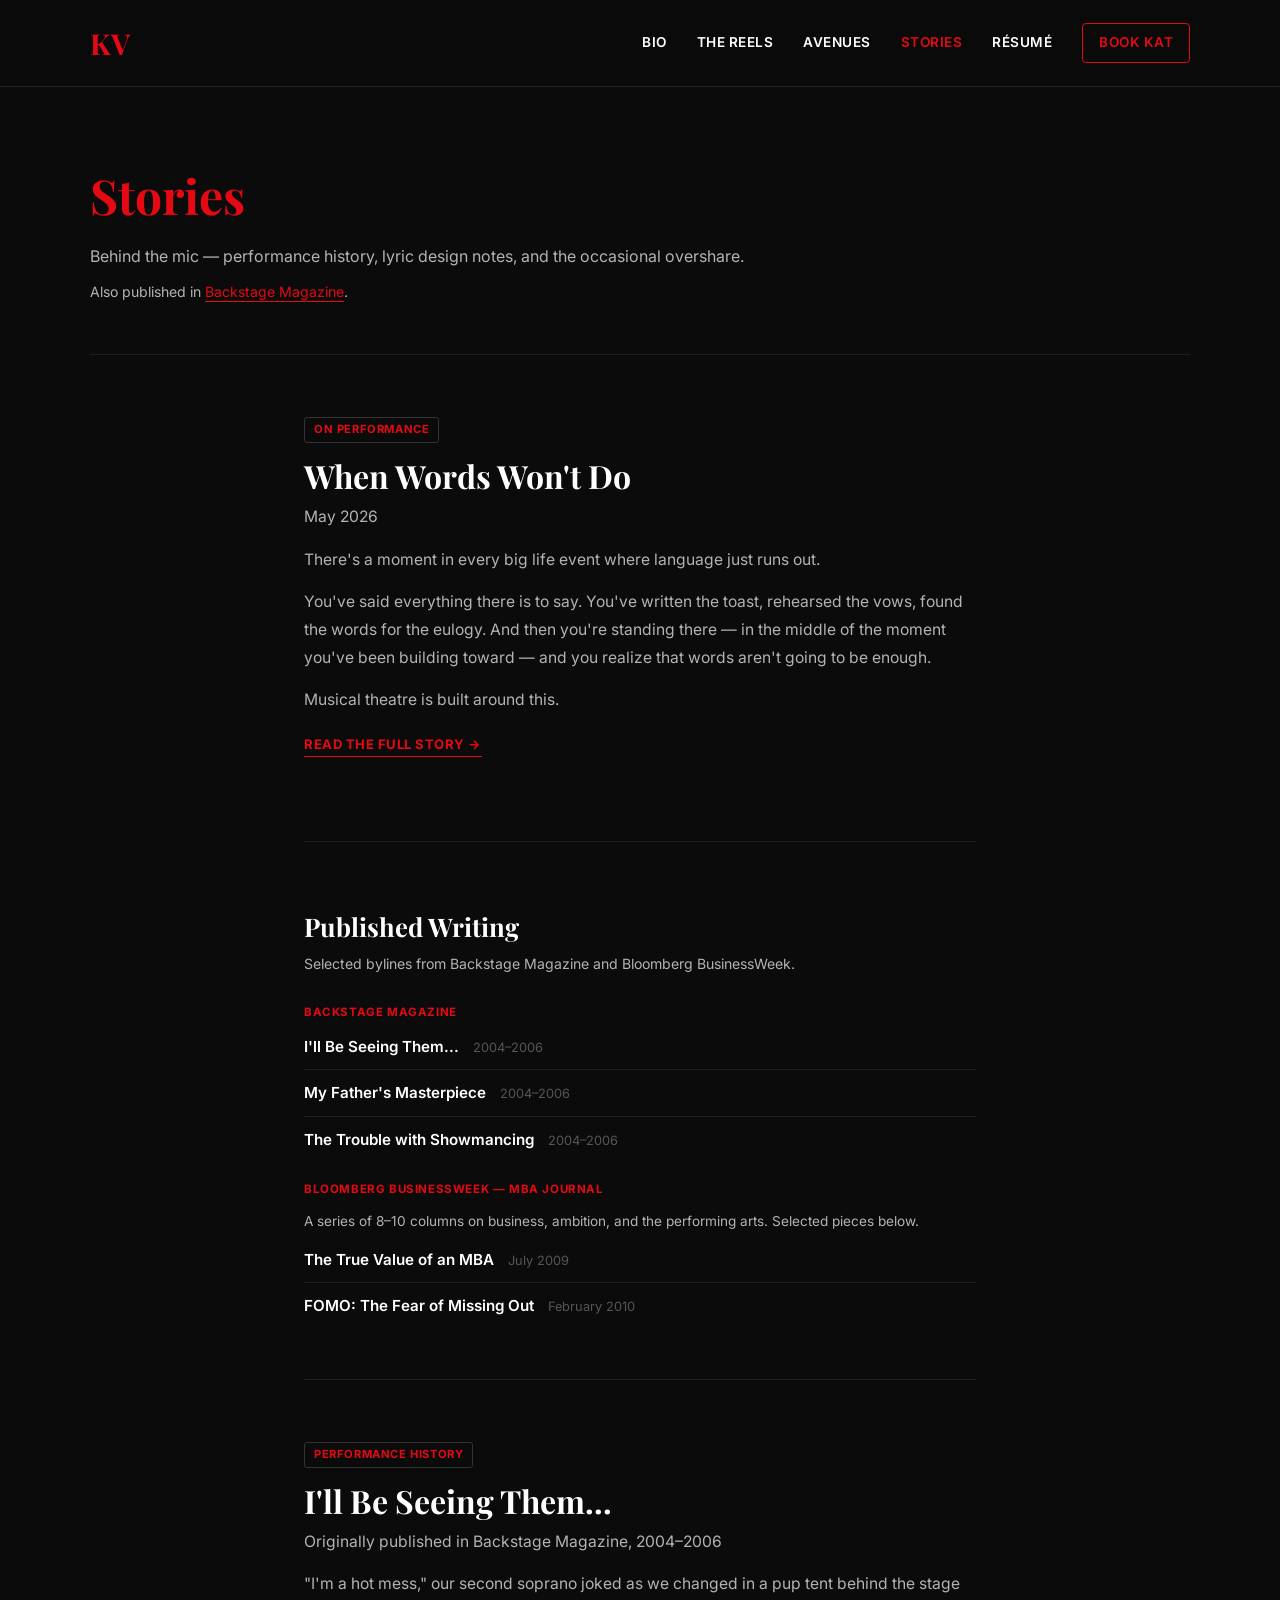
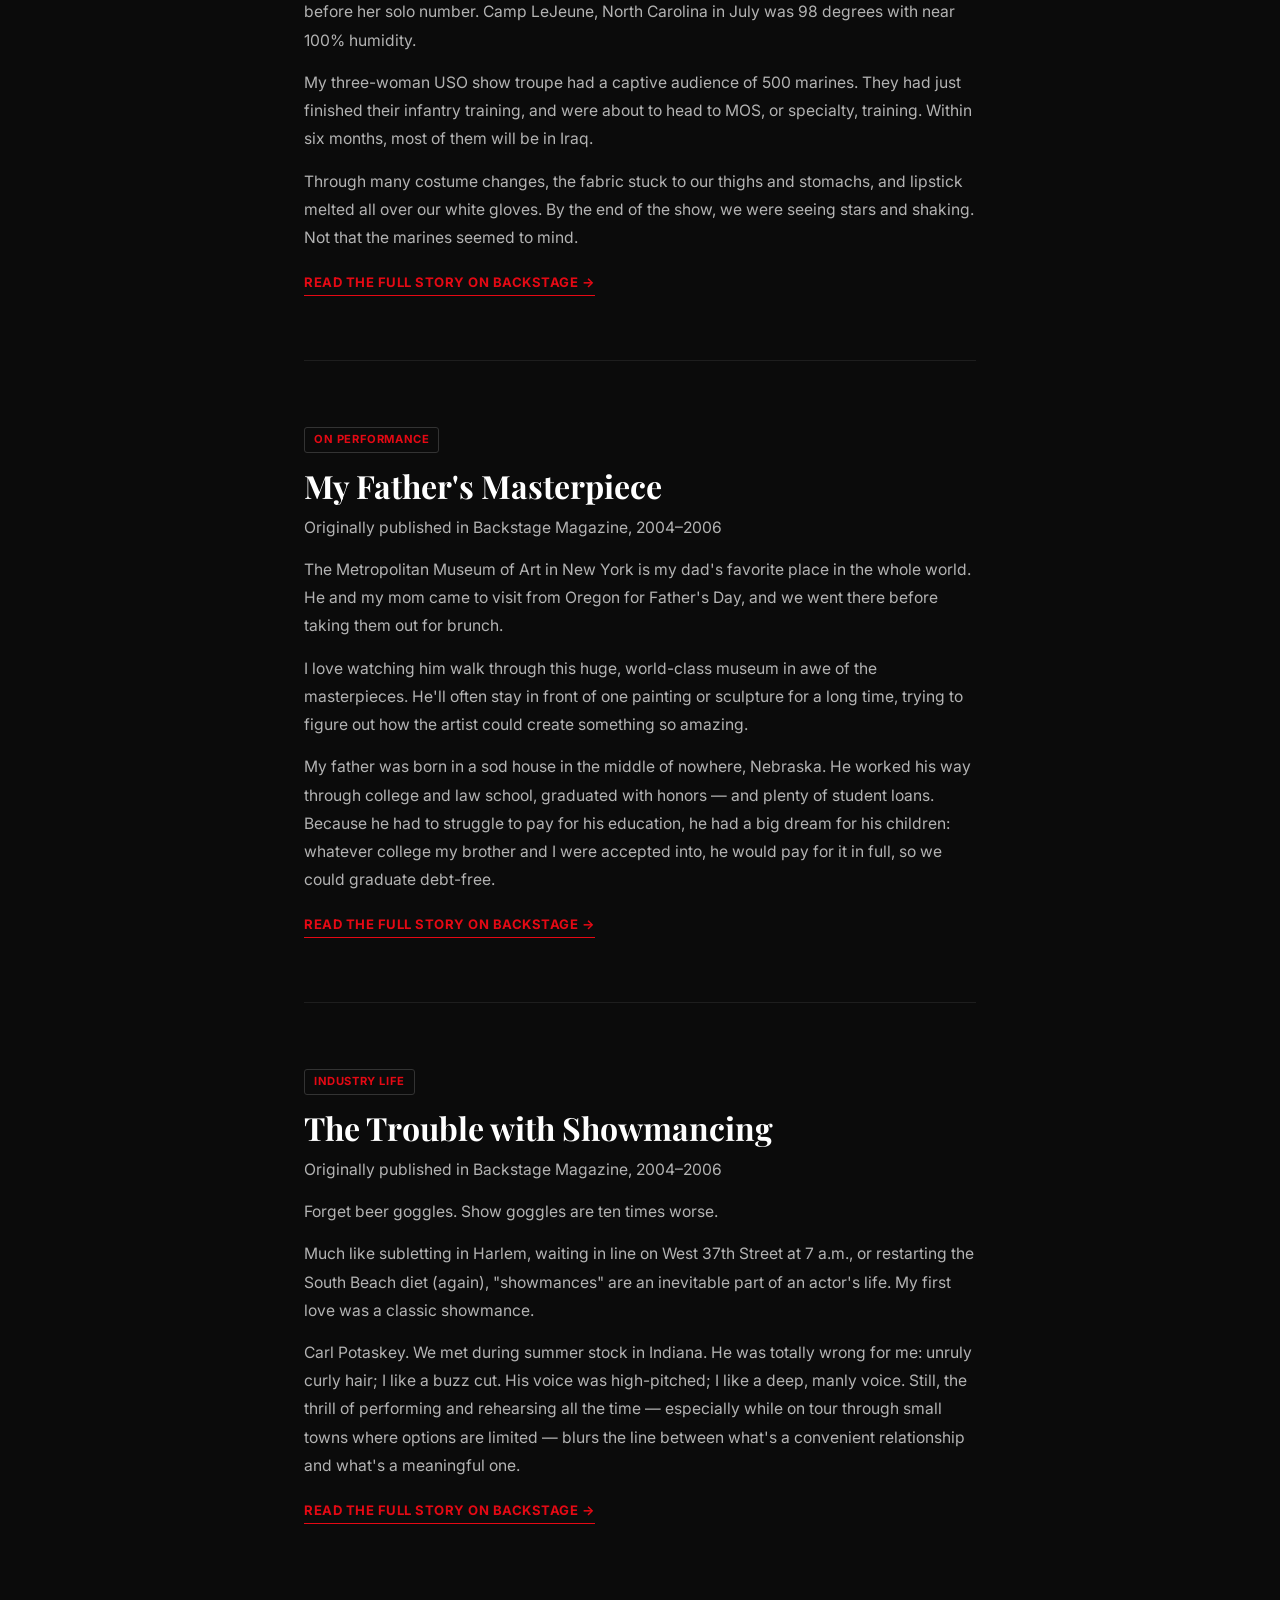
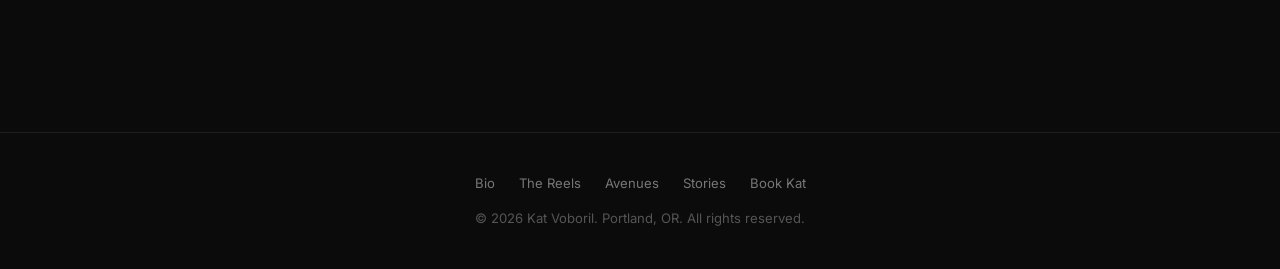
==== commit 33cf9095: "Move 'Musical Theatre is Built Around This' before Read the Full Story link" ====
--- a/blog.html
+++ b/blog.html
@@ -47,11 +47,11 @@
         <p>
             You've said everything there is to say. You've written the toast, rehearsed the vows, found the words for the eulogy. And then you're standing there — in the middle of the moment you've been building toward — and you realize that words aren't going to be enough.
         </p>
+        <p>
+            Musical theatre is built around this.
+        </p>
         <details class="post-expander">
             <summary>Read the full story</summary>
-            <p>
-                Musical theatre is built around this.
-            </p>
             <p>
                 My husband likes to joke about it. "Why do people in musicals always randomly burst into song?" And honestly, it's a fair question — until you understand the answer. Characters in musicals don't sing randomly. They sing when they've hit the ceiling of what spoken word can hold. When the emotion is too large, too complicated, too sacred for language alone. That's when the song begins.
             </p>
--- a/style.css
+++ b/style.css
@@ -144,7 +144,11 @@
     font-weight: 600;
     text-transform: uppercase;
     letter-spacing: 0.5px;
-    color: var(--red);
+    color: var(--gray);
+}
+
+.badge-purple {
+    border-color: var(--purple);
 }
 
 .hero-p {
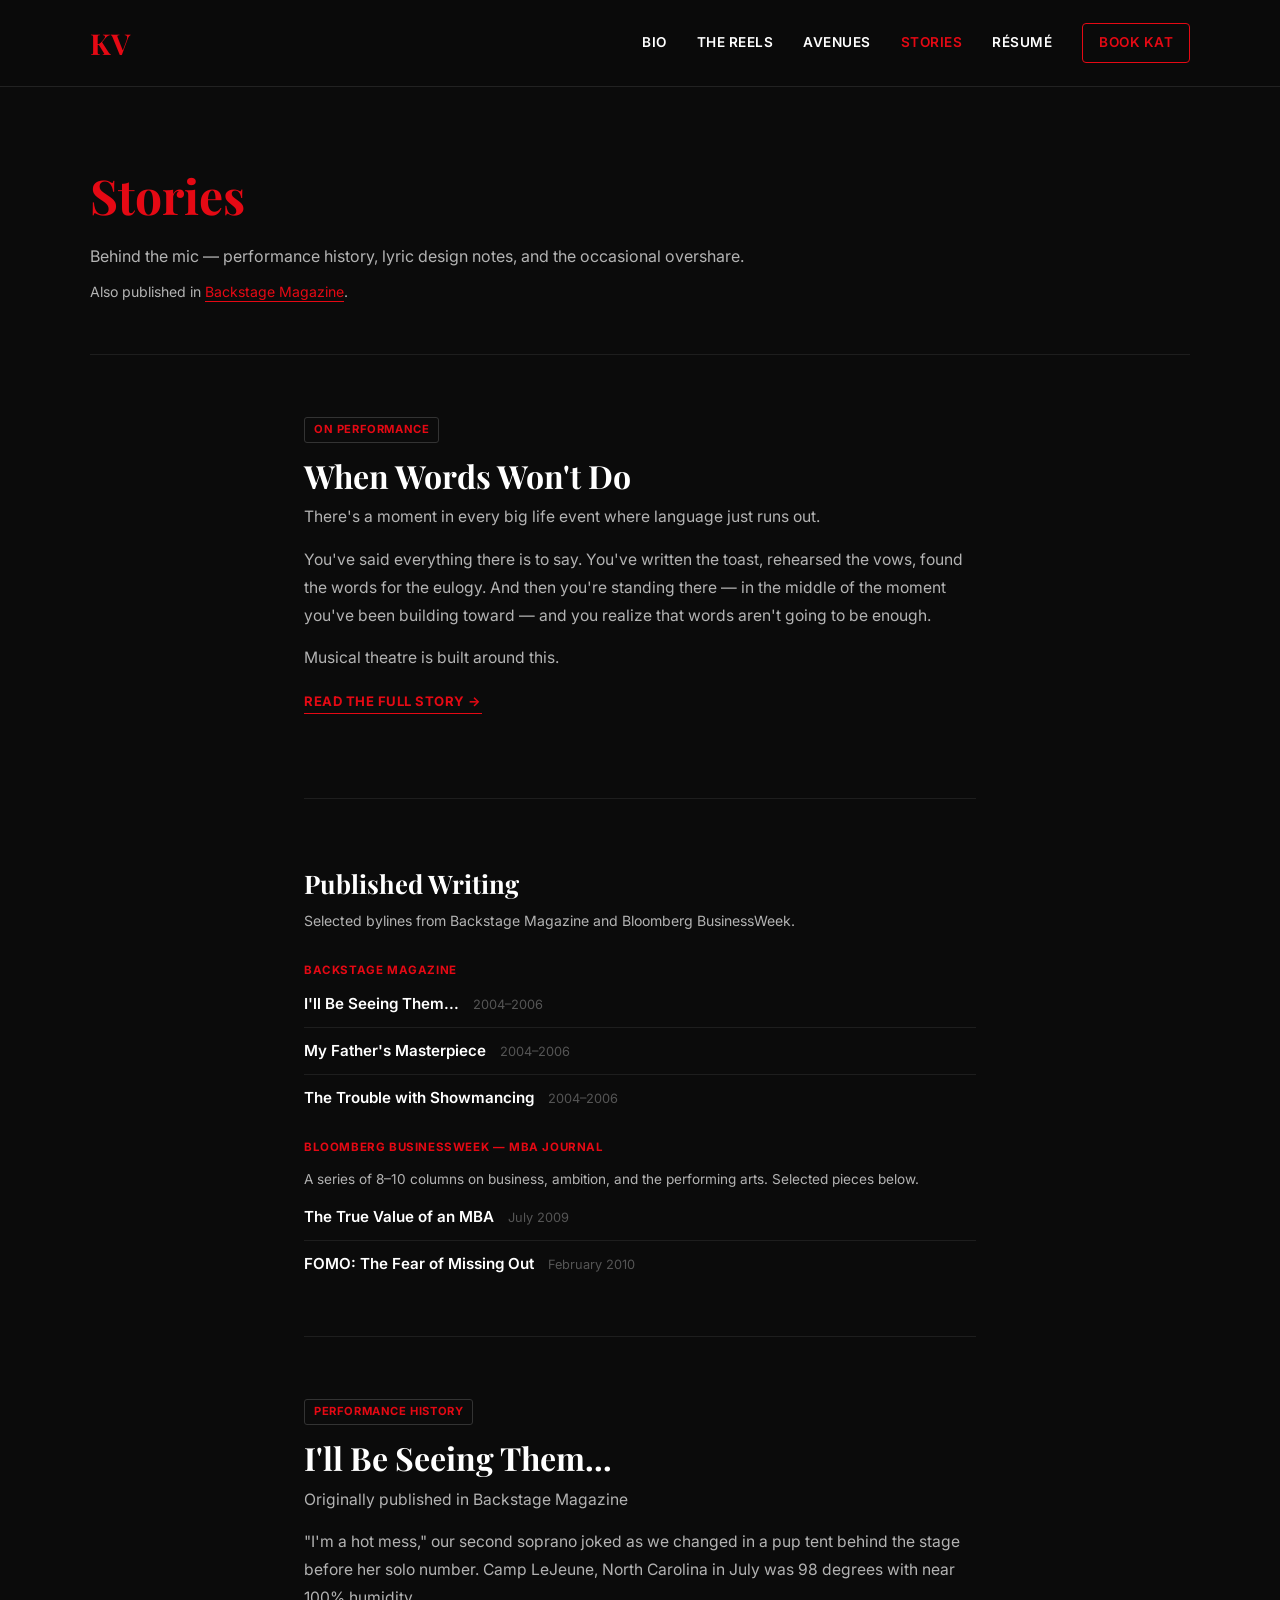
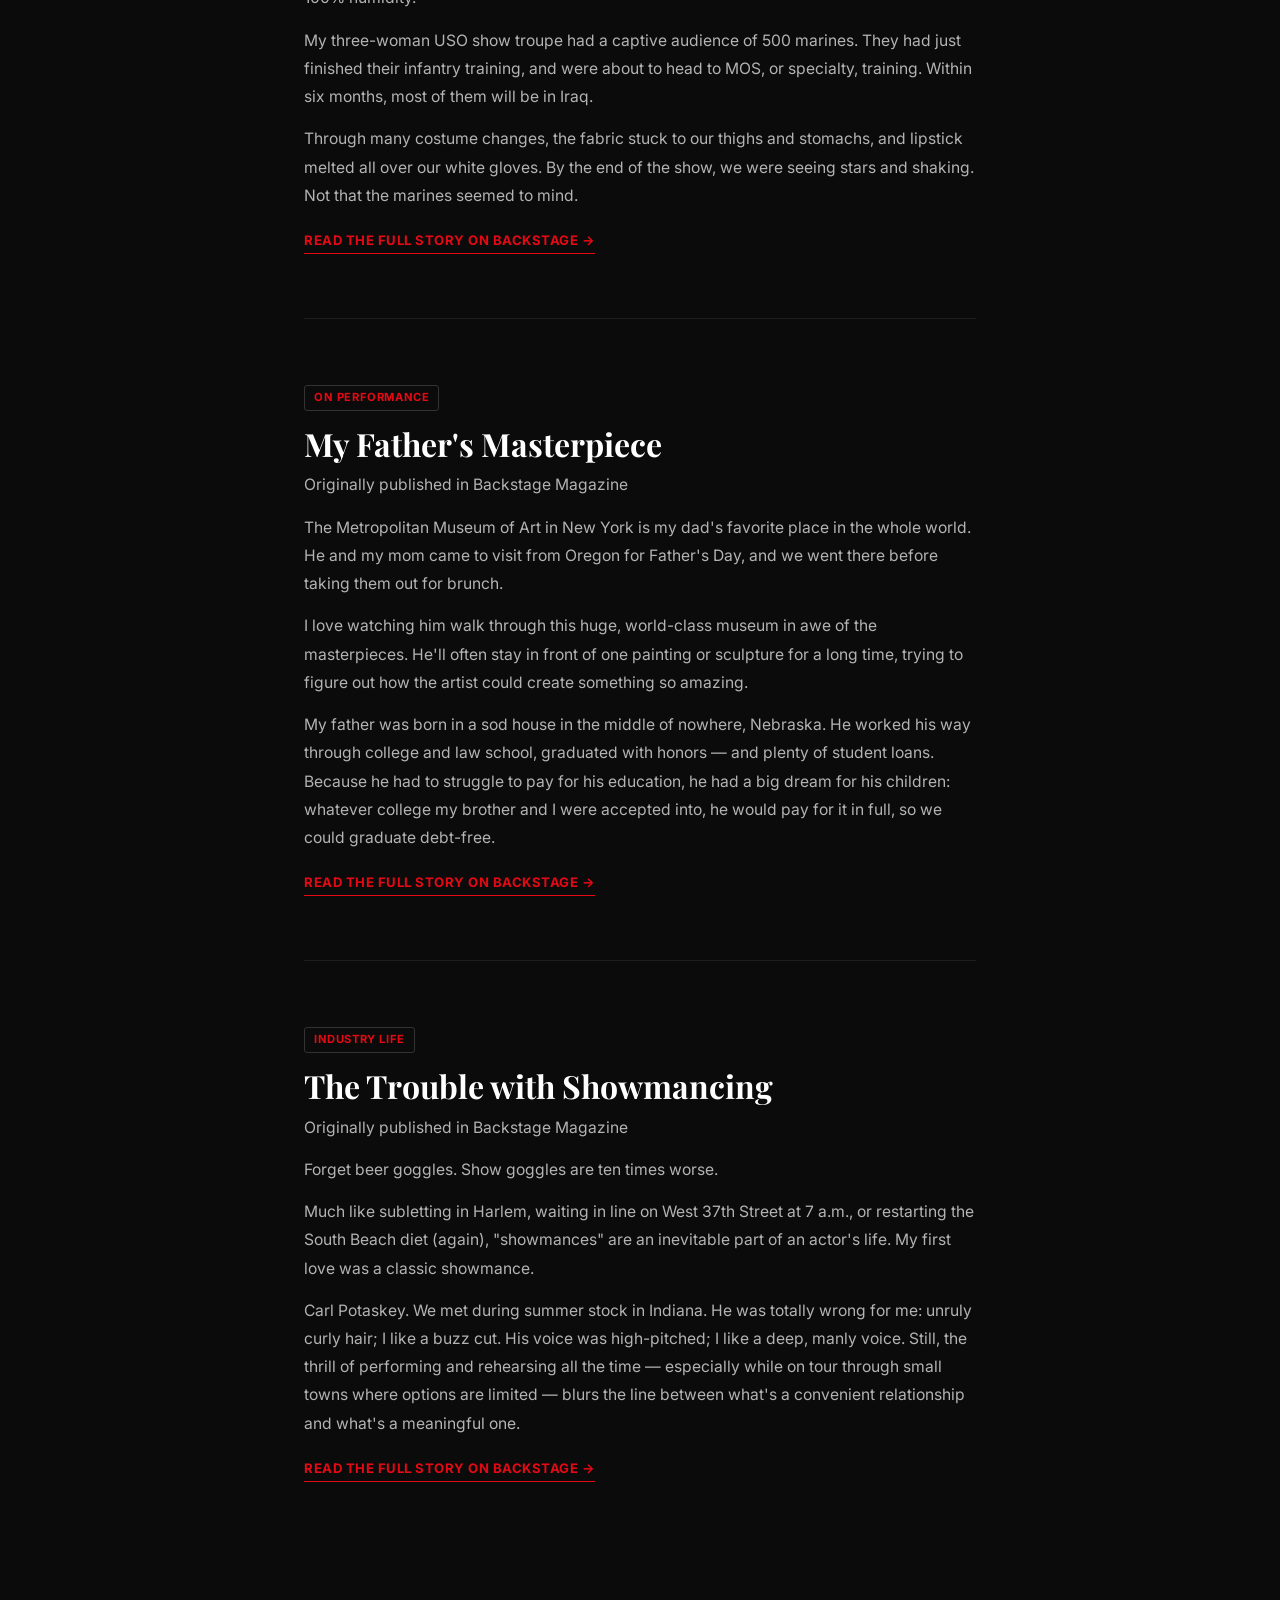
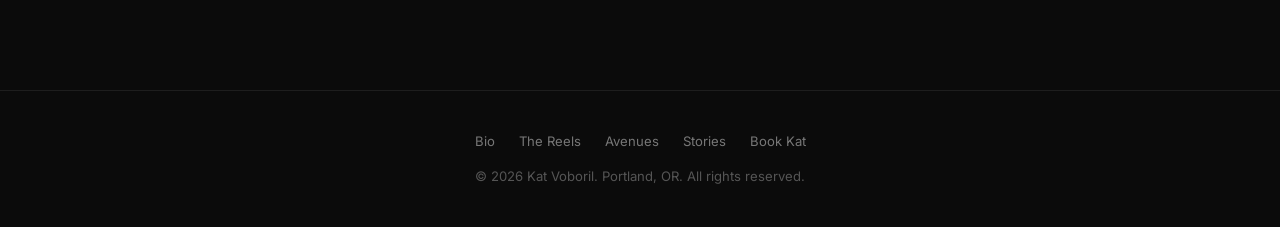
==== commit 3ce8310d: "Remove dates from all blog posts" ====
--- a/blog.html
+++ b/blog.html
@@ -40,7 +40,6 @@
     <article class="blog-post">
         <span class="post-tag">On Performance</span>
         <h2>When Words Won't Do</h2>
-        <p class="post-meta">May 2026</p>
         <p>
             There's a moment in every big life event where language just runs out.
         </p>
@@ -131,7 +130,7 @@
     <article class="blog-post">
         <span class="post-tag">Performance History</span>
         <h2>I'll Be Seeing Them...</h2>
-        <p class="post-meta">Originally published in <a href="https://www.backstage.com/magazine/author/kat-voboril/" target="_blank" rel="noopener" style="color:var(--gray);">Backstage Magazine</a>, 2004&ndash;2006</p>
+        <p class="post-meta">Originally published in <a href="https://www.backstage.com/magazine/author/kat-voboril/" target="_blank" rel="noopener" style="color:var(--gray);">Backstage Magazine</a></p>
         <p>
             "I'm a hot mess," our second soprano joked as we changed in a pup tent behind the stage before her solo number. Camp LeJeune, North Carolina in July was 98 degrees with near 100% humidity.
         </p>
@@ -148,7 +147,7 @@
     <article class="blog-post">
         <span class="post-tag">On Performance</span>
         <h2>My Father's Masterpiece</h2>
-        <p class="post-meta">Originally published in <a href="https://www.backstage.com/magazine/author/kat-voboril/" target="_blank" rel="noopener" style="color:var(--gray);">Backstage Magazine</a>, 2004&ndash;2006</p>
+        <p class="post-meta">Originally published in <a href="https://www.backstage.com/magazine/author/kat-voboril/" target="_blank" rel="noopener" style="color:var(--gray);">Backstage Magazine</a></p>
         <p>
             The Metropolitan Museum of Art in New York is my dad's favorite place in the whole world. He and my mom came to visit from Oregon for Father's Day, and we went there before taking them out for brunch.
         </p>
@@ -165,7 +164,7 @@
     <article class="blog-post">
         <span class="post-tag">Industry Life</span>
         <h2>The Trouble with Showmancing</h2>
-        <p class="post-meta">Originally published in <a href="https://www.backstage.com/magazine/author/kat-voboril/" target="_blank" rel="noopener" style="color:var(--gray);">Backstage Magazine</a>, 2004&ndash;2006</p>
+        <p class="post-meta">Originally published in <a href="https://www.backstage.com/magazine/author/kat-voboril/" target="_blank" rel="noopener" style="color:var(--gray);">Backstage Magazine</a></p>
         <p>
             Forget beer goggles. Show goggles are ten times worse.
         </p>
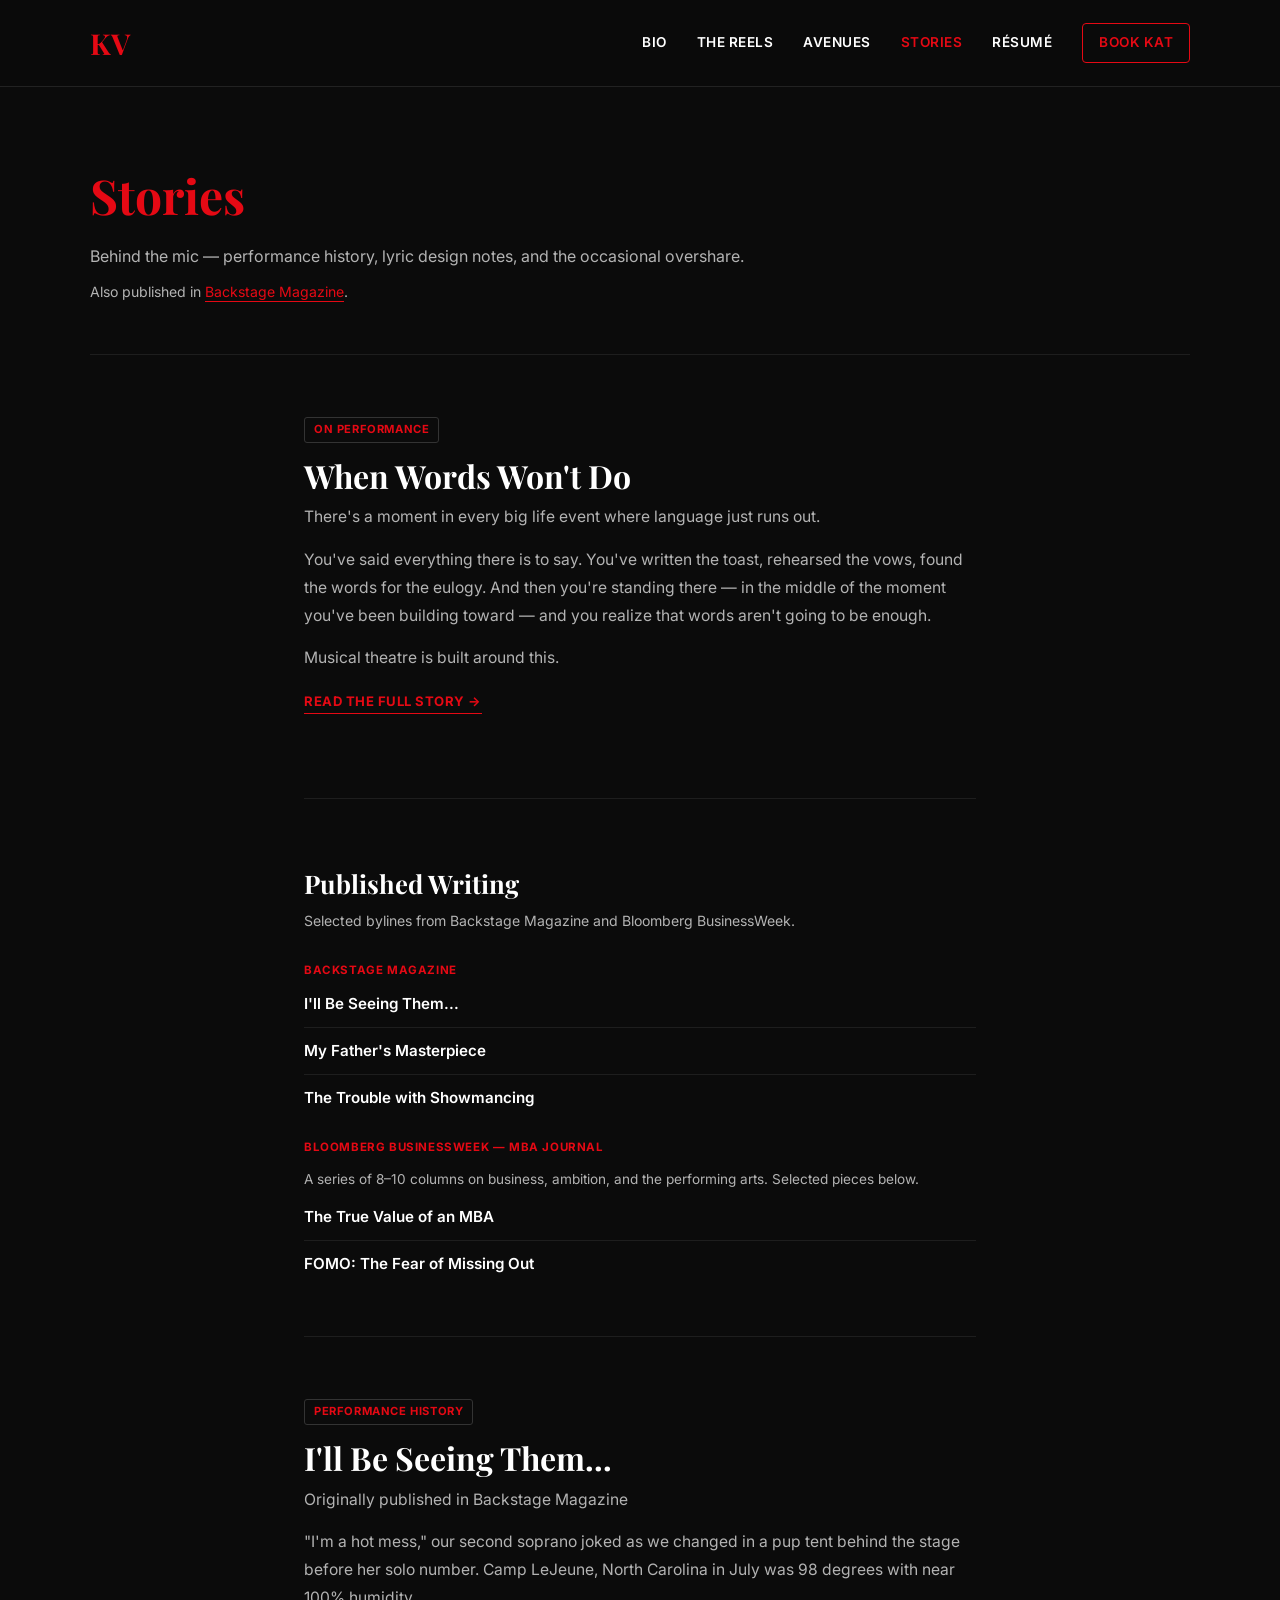
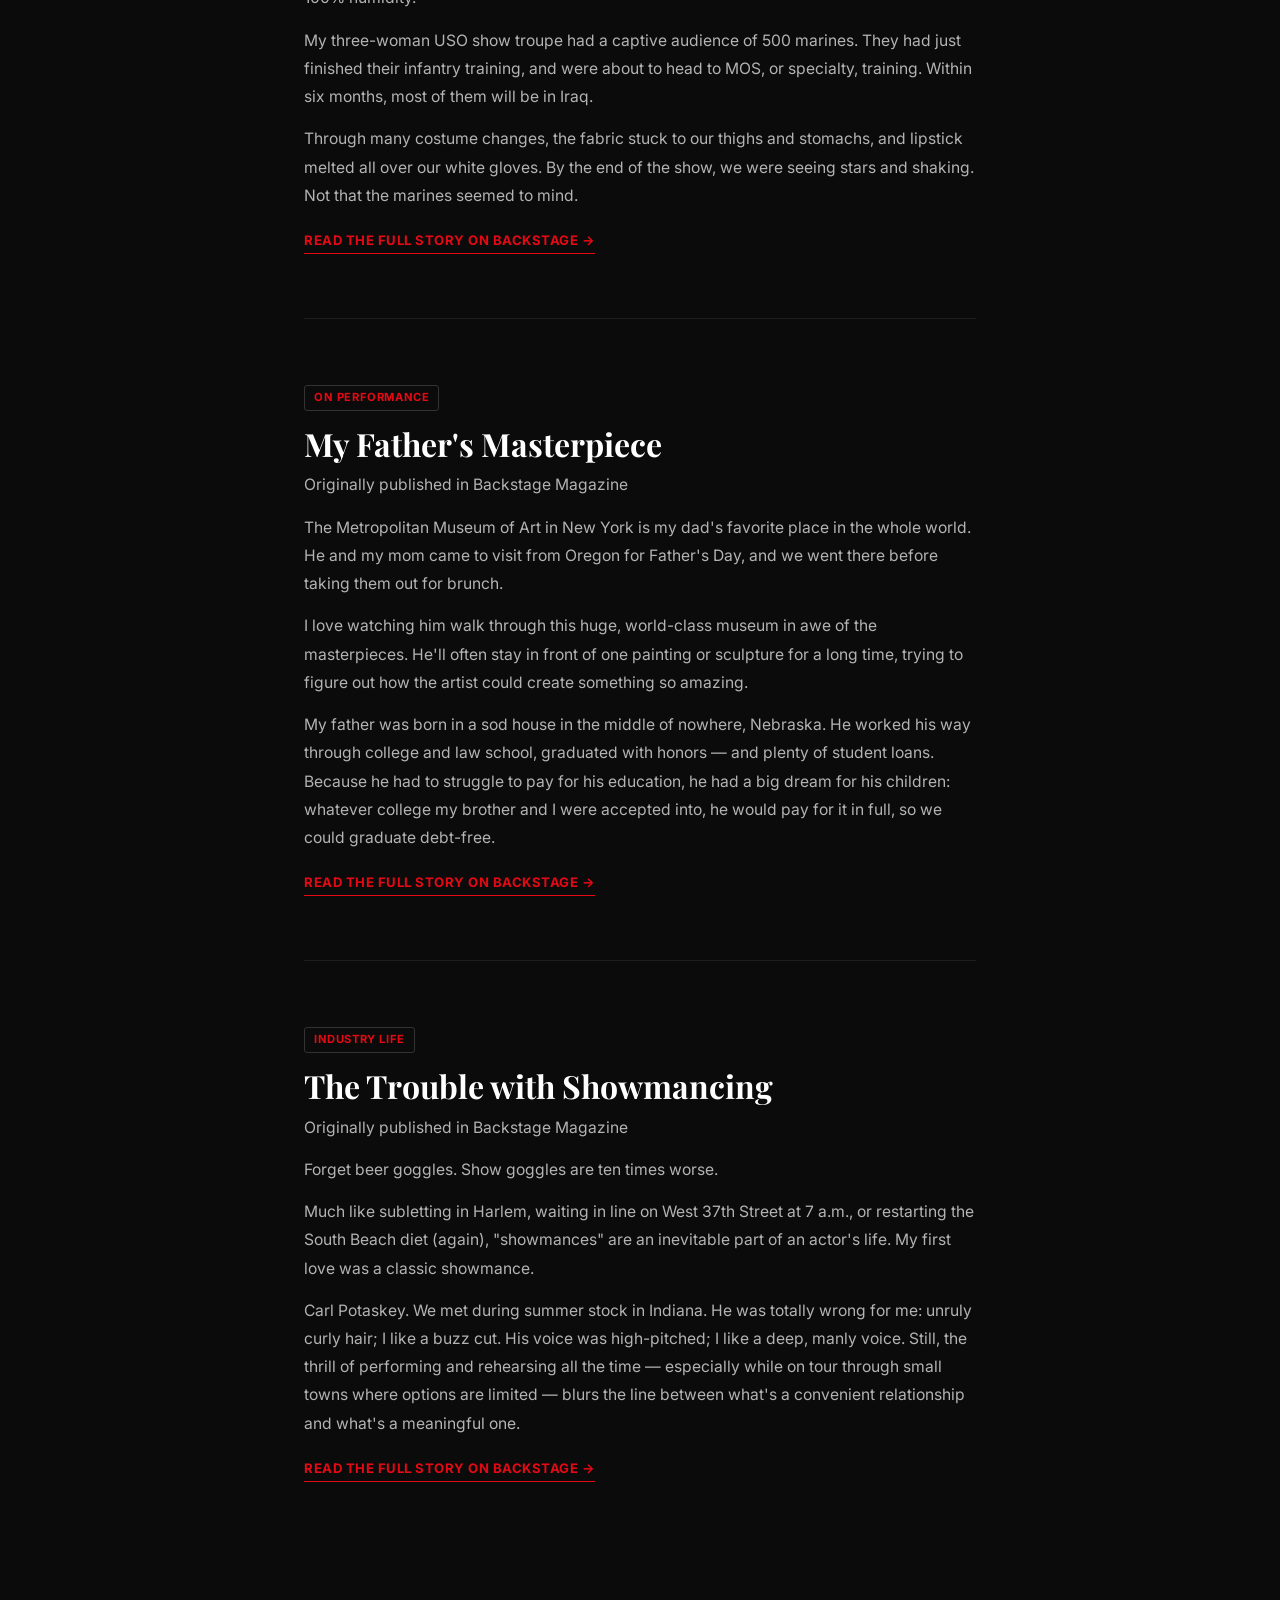
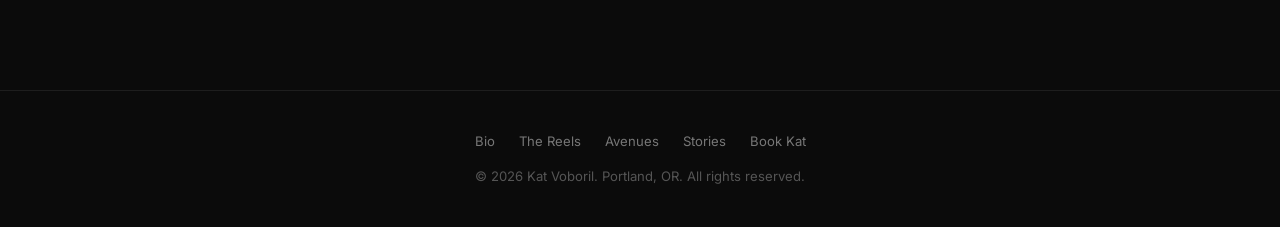
==== commit 898af3e0: "Add standalone article page; remove all year ranges from Published Writing" ====
--- a/blog.html
+++ b/blog.html
@@ -96,15 +96,12 @@
         <ul style="list-style:none; margin-bottom:28px;">
             <li style="margin-bottom:10px; padding-bottom:10px; border-bottom:1px solid #1e1e1e;">
                 <a href="https://www.backstage.com/magazine/article/seeing-29692/" target="_blank" rel="noopener" style="font-size:0.95rem; font-weight:600; color:var(--white);">I'll Be Seeing Them...</a>
-                <span style="color:#555; font-size:0.8rem; margin-left:10px;">2004–2006</span>
             </li>
             <li style="margin-bottom:10px; padding-bottom:10px; border-bottom:1px solid #1e1e1e;">
                 <a href="https://www.backstage.com/magazine/article/fathers-masterpiece-26814/" target="_blank" rel="noopener" style="font-size:0.95rem; font-weight:600; color:var(--white);">My Father's Masterpiece</a>
-                <span style="color:#555; font-size:0.8rem; margin-left:10px;">2004–2006</span>
             </li>
             <li>
                 <a href="https://www.backstage.com/magazine/article/trouble-showmancing-26538/" target="_blank" rel="noopener" style="font-size:0.95rem; font-weight:600; color:var(--white);">The Trouble with Showmancing</a>
-                <span style="color:#555; font-size:0.8rem; margin-left:10px;">2004–2006</span>
             </li>
         </ul>
 
@@ -113,11 +110,9 @@
         <ul style="list-style:none;">
             <li style="margin-bottom:10px; padding-bottom:10px; border-bottom:1px solid #1e1e1e;">
                 <a href="https://www.bloomberg.com/news/articles/2009-07-20/the-true-value-of-an-mba" target="_blank" rel="noopener" style="font-size:0.95rem; font-weight:600; color:var(--white);">The True Value of an MBA</a>
-                <span style="color:#555; font-size:0.8rem; margin-left:10px;">July 2009</span>
             </li>
             <li>
                 <a href="https://www.bloomberg.com/news/articles/2010-02-08/fomo-the-fear-of-missing-out" target="_blank" rel="noopener" style="font-size:0.95rem; font-weight:600; color:var(--white);">FOMO: The Fear of Missing Out</a>
-                <span style="color:#555; font-size:0.8rem; margin-left:10px;">February 2010</span>
             </li>
         </ul>
     </div>
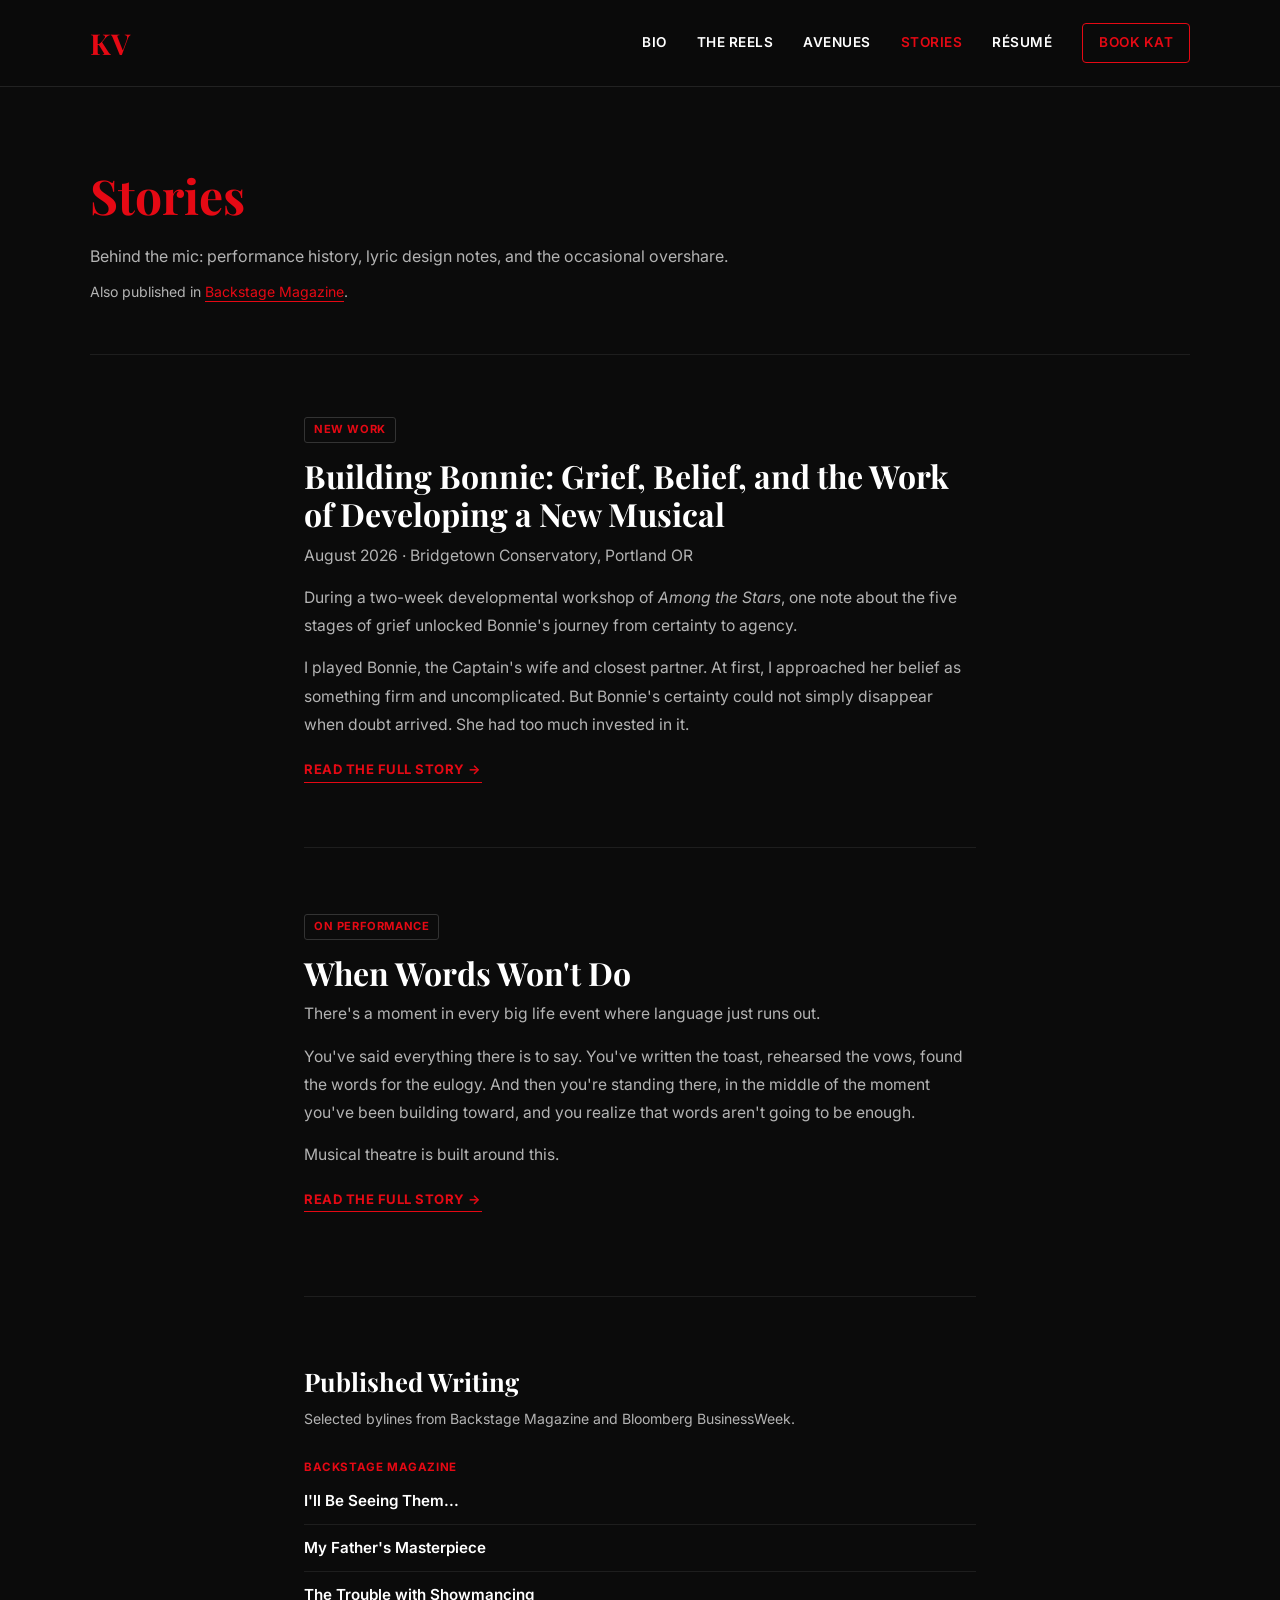
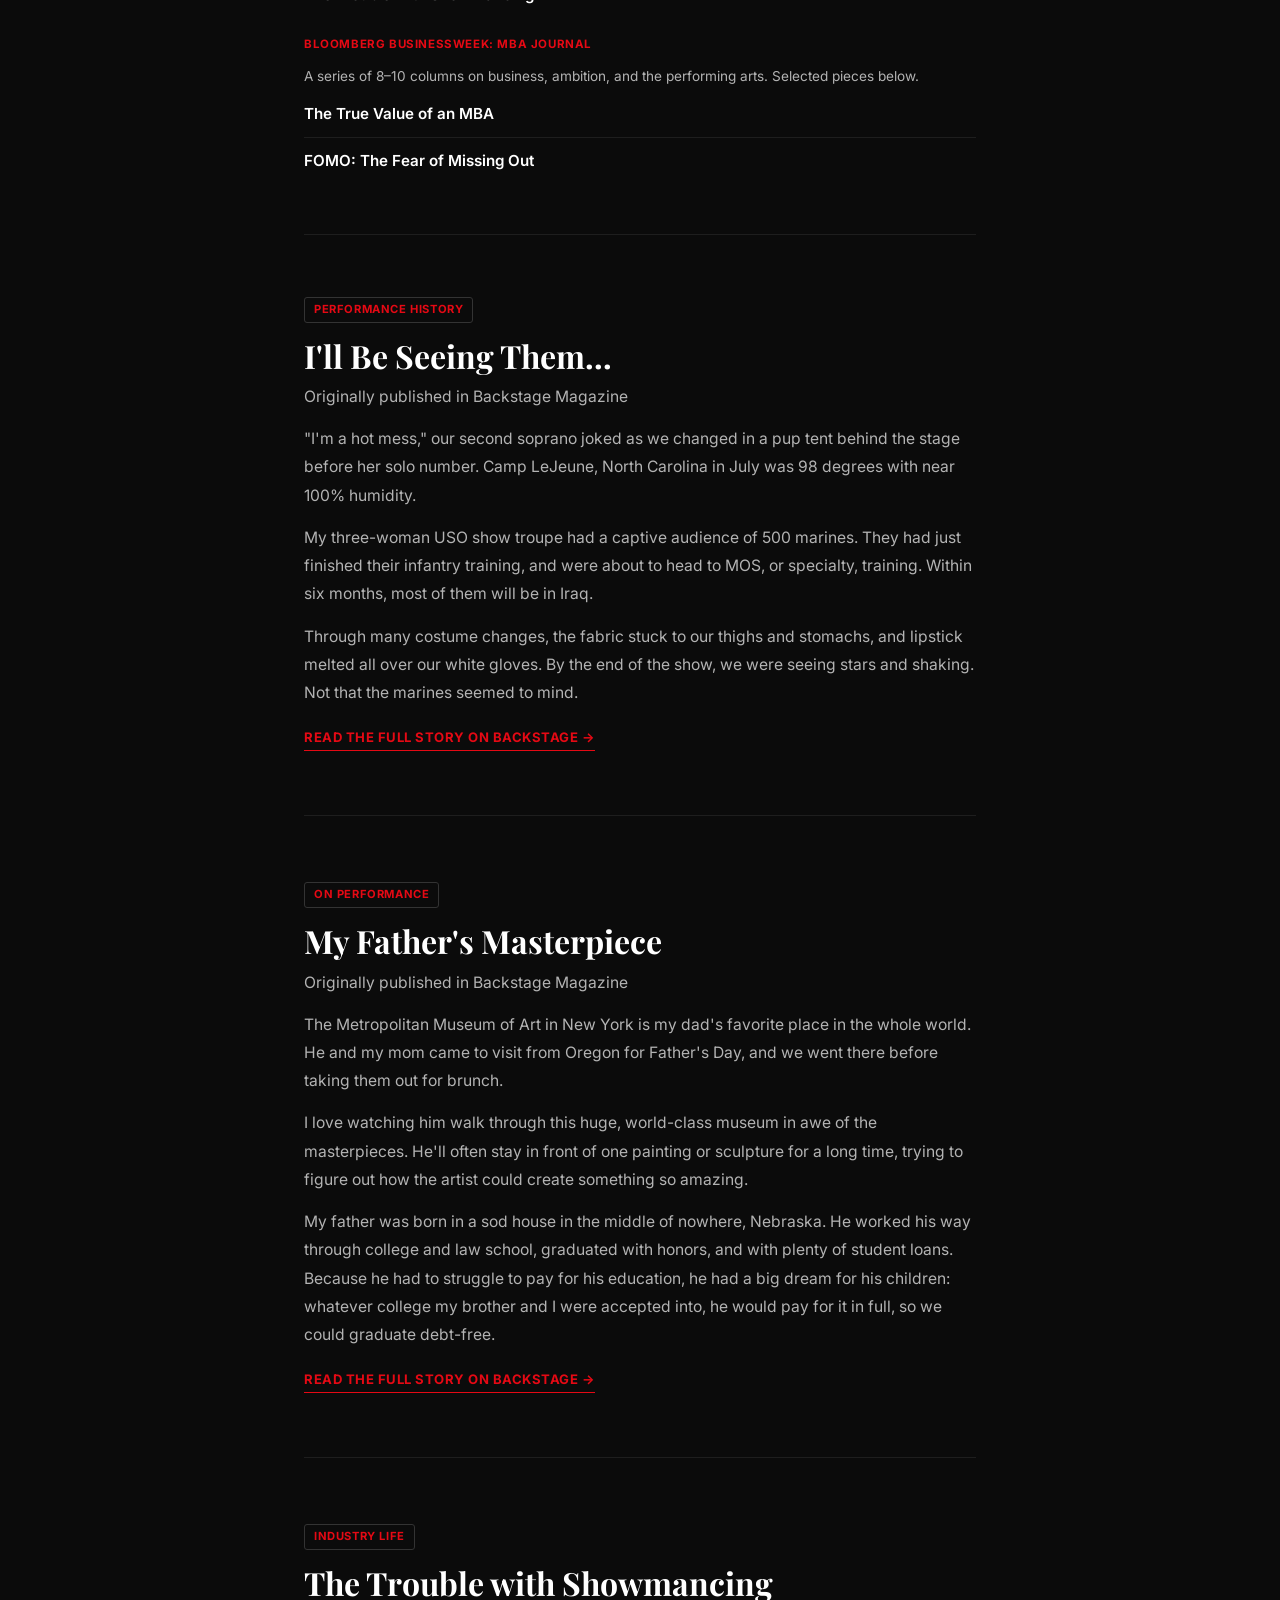
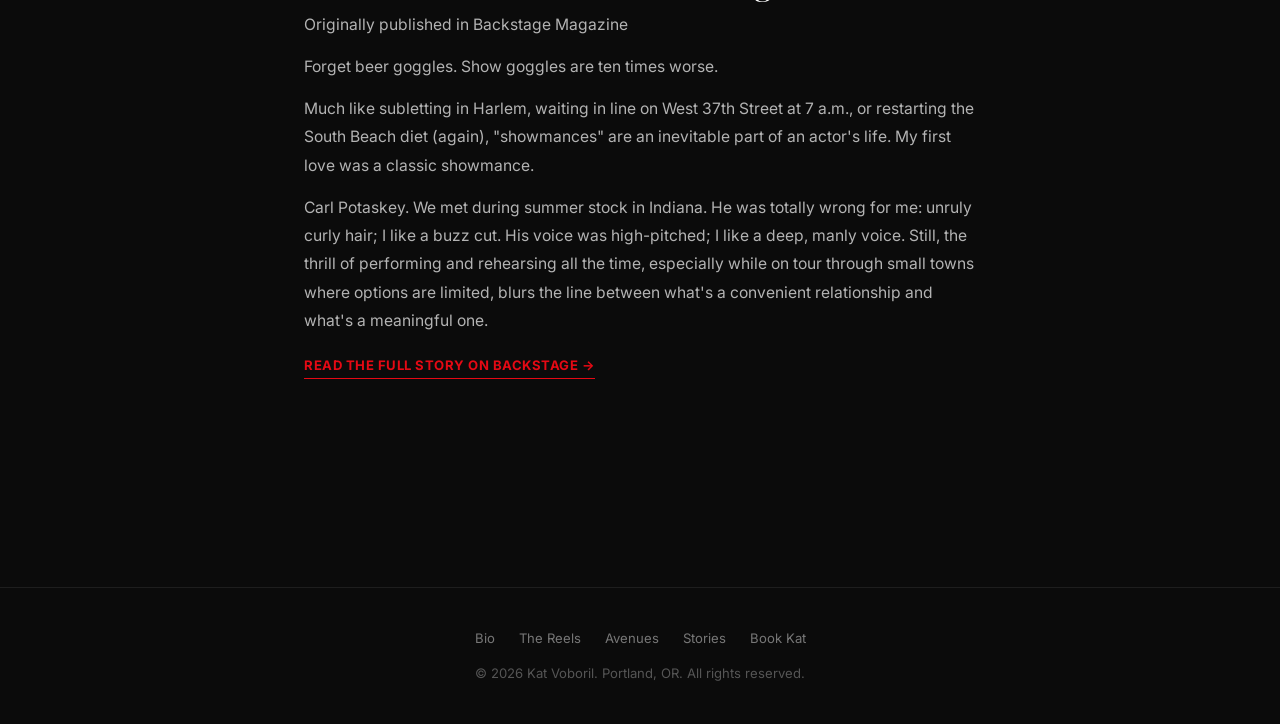
==== commit 77788f4e: "Add Among the Stars blog post, update homepage ribbon and Stories index" ====
--- a/blog.html
+++ b/blog.html
@@ -9,6 +9,7 @@
     <link rel="preconnect" href="https://fonts.googleapis.com">
     <link rel="preconnect" href="https://fonts.gstatic.com" crossorigin>
     <link href="https://fonts.googleapis.com/css2?family=Inter:wght@300;400;600&family=Playfair+Display:ital,wght@0,700;1,400&display=swap" rel="stylesheet">
+    <link rel="icon" href="favicon.svg" type="image/svg+xml">
     <link rel="stylesheet" href="style.css">
 </head>
 <body>
@@ -30,12 +31,26 @@
 
 <div class="container blog-header">
     <h1>Stories</h1>
-    <p>Behind the mic — performance history, lyric design notes, and the occasional overshare.</p>
+    <p>Behind the mic: performance history, lyric design notes, and the occasional overshare.</p>
     <p style="margin-top:12px; font-size:0.88rem;">Also published in <a href="https://www.backstage.com/magazine/author/kat-voboril/" target="_blank" rel="noopener" style="color:var(--red); border-bottom:1px solid var(--red); padding-bottom:1px;">Backstage Magazine</a>.</p>
 </div>
 
 <div class="blog-stream">
 
+    <!-- ── POST: BUILDING BONNIE / AMONG THE STARS ── -->
+    <article class="blog-post">
+        <span class="post-tag">New Work</span>
+        <h2>Building Bonnie: Grief, Belief, and the Work of Developing a New Musical</h2>
+        <p class="post-meta">August 2026 &middot; Bridgetown Conservatory, Portland OR</p>
+        <p>
+            During a two-week developmental workshop of <em>Among the Stars</em>, one note about the five stages of grief unlocked Bonnie's journey from certainty to agency.
+        </p>
+        <p>
+            I played Bonnie, the Captain's wife and closest partner. At first, I approached her belief as something firm and uncomplicated. But Bonnie's certainty could not simply disappear when doubt arrived. She had too much invested in it.
+        </p>
+        <a href="among-the-stars.html" class="read-more">Read the full story →</a>
+    </article>
+
     <!-- ── POST: WHEN WORDS WON'T DO ── -->
     <article class="blog-post">
         <span class="post-tag">On Performance</span>
@@ -44,7 +59,7 @@
             There's a moment in every big life event where language just runs out.
         </p>
         <p>
-            You've said everything there is to say. You've written the toast, rehearsed the vows, found the words for the eulogy. And then you're standing there — in the middle of the moment you've been building toward — and you realize that words aren't going to be enough.
+            You've said everything there is to say. You've written the toast, rehearsed the vows, found the words for the eulogy. And then you're standing there, in the middle of the moment you've been building toward, and you realize that words aren't going to be enough.
         </p>
         <p>
             Musical theatre is built around this.
@@ -52,37 +67,37 @@
         <details class="post-expander">
             <summary>Read the full story</summary>
             <p>
-                My husband likes to joke about it. "Why do people in musicals always randomly burst into song?" And honestly, it's a fair question — until you understand the answer. Characters in musicals don't sing randomly. They sing when they've hit the ceiling of what spoken word can hold. When the emotion is too large, too complicated, too sacred for language alone. That's when the song begins.
+                My husband likes to joke about it. "Why do people in musicals always randomly burst into song?" And honestly, it's a fair question. Until you understand the answer. Characters in musicals don't sing randomly. They sing when they've hit the ceiling of what spoken word can hold. When the emotion is too large, too complicated, too sacred for language alone. That's when the song begins.
             </p>
             <p>
                 I think about that a lot when I'm preparing for someone's wedding. Or their mother's funeral. Or a retirement dinner for someone who gave forty years to something they loved.
             </p>
             <p>
-                Music has been at the heart of spiritual life across every tradition — not as an accessory, but as the thing that carries people into awe. In my own Jewish practice, I can't imagine the High Holy Days without it. On Yom Kippur and Kol Nidre, I've had the honor of singing as a cantorial soloist at <a href="https://www.bethisrael-pdx.org/" target="_blank" rel="noopener" style="color:var(--gray); border-bottom:1px solid #444; padding-bottom:1px;">Congregation Beth Israel</a> — nearly a thousand people in that sanctuary, all of them carrying something. I've watched music open people up, bring tears that had nowhere else to go, and heal in ways that nothing else quite can.
-            </p>
-            <p>
-                When my grandfather died, I sang Danny Boy at his funeral. It wasn't a performance. It was an offering — a way to give everyone in that room permission to feel their grief, and their gratitude, and the particular joy of having known this specific man. Music did what the eulogy couldn't. It held all of it at once.
-            </p>
-            <p>
-                At my own wedding, I knew I wanted music to be intentional — not background, not ambient, not a playlist. My friends from Northwestern, some of them Tony-nominated performers, gave a pre-ceremony concert. And during the wedding itself, a dear friend had secretly composed a choral arrangement of William Finn's <em>Infinite Joy</em>. At a certain moment, they began to sing. Then my cousin joined in. Then childhood friends. Then friends from musical theatre. Eventually, I walked into the middle of it and joined the song too.
+                Music has been at the heart of spiritual life across every tradition, not as an accessory, but as the thing that carries people into awe. In my own Jewish practice, I can't imagine the High Holy Days without it. On Yom Kippur and Kol Nidre, I've had the honor of singing as a cantorial soloist at <a href="https://www.bethisrael-pdx.org/" target="_blank" rel="noopener" style="color:var(--gray); border-bottom:1px solid #444; padding-bottom:1px;">Congregation Beth Israel</a>. Nearly a thousand people in that sanctuary, all of them carrying something. I've watched music open people up, bring tears that had nowhere else to go, and heal in ways that nothing else quite can.
+            </p>
+            <p>
+                When my grandfather died, I sang Danny Boy at his funeral. It wasn't a performance. It was an offering, a way to give everyone in that room permission to feel their grief, and their gratitude, and the particular joy of having known this specific man. Music did what the eulogy couldn't. It held all of it at once.
+            </p>
+            <p>
+                At my own wedding, I knew I wanted music to be intentional. Not background, not ambient, not a playlist. My friends from Northwestern, some of them Tony-nominated performers, gave a pre-ceremony concert. And during the wedding itself, a dear friend had secretly composed a choral arrangement of William Finn's <em>Infinite Joy</em>. At a certain moment, they began to sing. Then my cousin joined in. Then childhood friends. Then friends from musical theatre. Eventually, I walked into the middle of it and joined the song too.
             </p>
             <p>
                 The morning of my wedding, we held a music rehearsal. And it felt like the most natural thing in the world.
             </p>
             <p>
-                Here's what I've learned from all of it: music doesn't decorate a moment. It <em>becomes</em> the moment. And when it's written or chosen specifically for your people — your story, your person, your particular kind of love or loss — it becomes something no one in that room ever forgets.
+                Here's what I've learned from all of it: music doesn't decorate a moment. It <em>becomes</em> the moment. And when it's written or chosen specifically for your people, your story, your person, your particular kind of love or loss, it becomes something no one in that room ever forgets.
             </p>
             <p>
                 Most people plan their event and then figure out the music. I'd gently suggest flipping that. Ask yourself: where is the moment in this day where words are going to run out? Where will your guests hit that ceiling? <em>That's</em> where the song belongs.
             </p>
             <p>
-                I work with people who are planning something that matters — weddings, memorials, milestone celebrations, ceremonies of all kinds. We figure out together where music can do its real job: not to fill silence, but to hold what language can't.
-            </p>
-            <p>
-                Sometimes that's an original lyric written specifically for your person — set to a melody they already love, performed live, just for them. Sometimes it's a song that carries grief with grace. Sometimes it's a moment of collective joy that everyone in the room participates in without quite knowing how it happened.
-            </p>
-            <p>
-                If you're planning something intimate and you want music to be more than background — <a href="index.html#booking" style="color:var(--purple); border-bottom:1px solid var(--purple); padding-bottom:1px;">let's talk</a>. Tell me about your event, your person, what you're hoping people feel when they walk out. We'll figure out the rest together.
+                I work with people who are planning something that matters: weddings, memorials, milestone celebrations, ceremonies of all kinds. We figure out together where music can do its real job: not to fill silence, but to hold what language can't.
+            </p>
+            <p>
+                Sometimes that's an original lyric written specifically for your person, set to a melody they already love, performed live, just for them. Sometimes it's a song that carries grief with grace. Sometimes it's a moment of collective joy that everyone in the room participates in without quite knowing how it happened.
+            </p>
+            <p>
+                If you're planning something intimate and you want music to be more than background, <a href="index.html#booking" style="color:var(--purple); border-bottom:1px solid var(--purple); padding-bottom:1px;">let's talk</a>. Tell me about your event, your person, what you're hoping people feel when they walk out. We'll figure out the rest together.
             </p>
         </details>
     </article>
@@ -105,7 +120,7 @@
             </li>
         </ul>
 
-        <p style="font-size:0.72rem; font-weight:700; text-transform:uppercase; letter-spacing:0.6px; color:var(--red); margin-bottom:12px;">Bloomberg BusinessWeek — MBA Journal</p>
+        <p style="font-size:0.72rem; font-weight:700; text-transform:uppercase; letter-spacing:0.6px; color:var(--red); margin-bottom:12px;">Bloomberg BusinessWeek: MBA Journal</p>
         <p style="color:var(--gray); font-size:0.85rem; margin-bottom:14px;">A series of 8–10 columns on business, ambition, and the performing arts. Selected pieces below.</p>
         <ul style="list-style:none;">
             <li style="margin-bottom:10px; padding-bottom:10px; border-bottom:1px solid #1e1e1e;">
@@ -150,7 +165,7 @@
             I love watching him walk through this huge, world-class museum in awe of the masterpieces. He'll often stay in front of one painting or sculpture for a long time, trying to figure out how the artist could create something so amazing.
         </p>
         <p>
-            My father was born in a sod house in the middle of nowhere, Nebraska. He worked his way through college and law school, graduated with honors — and plenty of student loans. Because he had to struggle to pay for his education, he had a big dream for his children: whatever college my brother and I were accepted into, he would pay for it in full, so we could graduate debt-free.
+            My father was born in a sod house in the middle of nowhere, Nebraska. He worked his way through college and law school, graduated with honors, and with plenty of student loans. Because he had to struggle to pay for his education, he had a big dream for his children: whatever college my brother and I were accepted into, he would pay for it in full, so we could graduate debt-free.
         </p>
         <a href="https://www.backstage.com/magazine/article/fathers-masterpiece-26814/" target="_blank" rel="noopener" class="read-more">Read the full story on Backstage →</a>
     </article>
@@ -167,7 +182,7 @@
             Much like subletting in Harlem, waiting in line on West 37th Street at 7 a.m., or restarting the South Beach diet (again), "showmances" are an inevitable part of an actor's life. My first love was a classic showmance.
         </p>
         <p>
-            Carl Potaskey. We met during summer stock in Indiana. He was totally wrong for me: unruly curly hair; I like a buzz cut. His voice was high-pitched; I like a deep, manly voice. Still, the thrill of performing and rehearsing all the time — especially while on tour through small towns where options are limited — blurs the line between what's a convenient relationship and what's a meaningful one.
+            Carl Potaskey. We met during summer stock in Indiana. He was totally wrong for me: unruly curly hair; I like a buzz cut. His voice was high-pitched; I like a deep, manly voice. Still, the thrill of performing and rehearsing all the time, especially while on tour through small towns where options are limited, blurs the line between what's a convenient relationship and what's a meaningful one.
         </p>
         <a href="https://www.backstage.com/magazine/article/trouble-showmancing-26538/" target="_blank" rel="noopener" class="read-more">Read the full story on Backstage →</a>
     </article>
--- a/style.css
+++ b/style.css
@@ -96,12 +96,27 @@
 
 .nav-toggle {
     display: none;
+    flex-direction: column;
+    justify-content: center;
+    gap: 5px;
+    width: 36px;
+    height: 36px;
     background: none;
     border: none;
-    color: var(--white);
-    font-size: 1.5rem;
     cursor: pointer;
-}
+    padding: 4px;
+}
+.nav-toggle span {
+    display: block;
+    height: 2px;
+    width: 24px;
+    background: var(--white);
+    border-radius: 2px;
+    transition: all 0.25s;
+}
+.nav-toggle.open span:nth-child(1) { transform: translateY(7px) rotate(45deg); }
+.nav-toggle.open span:nth-child(2) { opacity: 0; }
+.nav-toggle.open span:nth-child(3) { transform: translateY(-7px) rotate(-45deg); }
 
 /* ── HERO ── */
 .hero {
@@ -235,6 +250,40 @@
     display: block;
     border: none;
 }
+.video-thumb {
+    position: relative;
+    aspect-ratio: 16 / 9;
+    cursor: pointer;
+    overflow: hidden;
+    background: #000;
+}
+.video-thumb img {
+    width: 100%;
+    height: 100%;
+    object-fit: cover;
+    display: block;
+    transition: opacity 0.2s;
+}
+.video-thumb:hover img { opacity: 0.8; }
+.play-btn {
+    position: absolute;
+    top: 50%; left: 50%;
+    transform: translate(-50%, -50%);
+    width: 64px; height: 64px;
+    background: rgba(0,0,0,0.72);
+    border: 3px solid rgba(255,255,255,0.9);
+    border-radius: 50%;
+    color: #fff;
+    font-size: 1.5rem;
+    display: flex; align-items: center; justify-content: center;
+    cursor: pointer;
+    transition: background 0.2s, transform 0.2s;
+    padding-left: 4px;
+}
+.video-thumb:hover .play-btn {
+    background: var(--red);
+    transform: translate(-50%, -50%) scale(1.1);
+}
 
 .video-card-body {
     padding: 18px 20px;
@@ -299,6 +348,58 @@
     max-width: 560px;
     margin: 0 auto;
     font-size: 0.95rem;
+}
+
+.ribbon-role {
+    font-size: 0.9rem;
+    color: #aaa;
+    font-style: italic;
+    margin-top: -6px !important;
+    margin-bottom: 10px !important;
+}
+
+.ribbon-meta {
+    font-size: 0.82rem;
+    color: #888;
+    text-transform: uppercase;
+    letter-spacing: 0.5px;
+    margin-bottom: 4px !important;
+}
+
+.ribbon-date {
+    font-size: 0.82rem;
+    color: #888;
+    margin-bottom: 14px !important;
+}
+
+.ribbon-credits {
+    font-size: 0.82rem;
+    color: #666;
+    margin-top: 14px !important;
+    text-align: left;
+}
+
+.ribbon-credits p {
+    margin: 0 auto 6px;
+    color: #999;
+    max-width: 560px;
+}
+
+.ribbon-credits ul {
+    max-width: 560px;
+    margin: 0 auto;
+    padding-left: 1.2em;
+    display: flex;
+    flex-direction: column;
+    gap: 4px;
+}
+
+.ribbon-credits li {
+    color: #666;
+}
+
+.ribbon-credits strong {
+    color: #999;
 }
 
 /* ── PILLARS ── */
@@ -601,7 +702,7 @@
 /* ── RESPONSIVE ── */
 @media (max-width: 768px) {
     .nav-toggle {
-        display: block;
+        display: flex;
     }
 
     nav {
